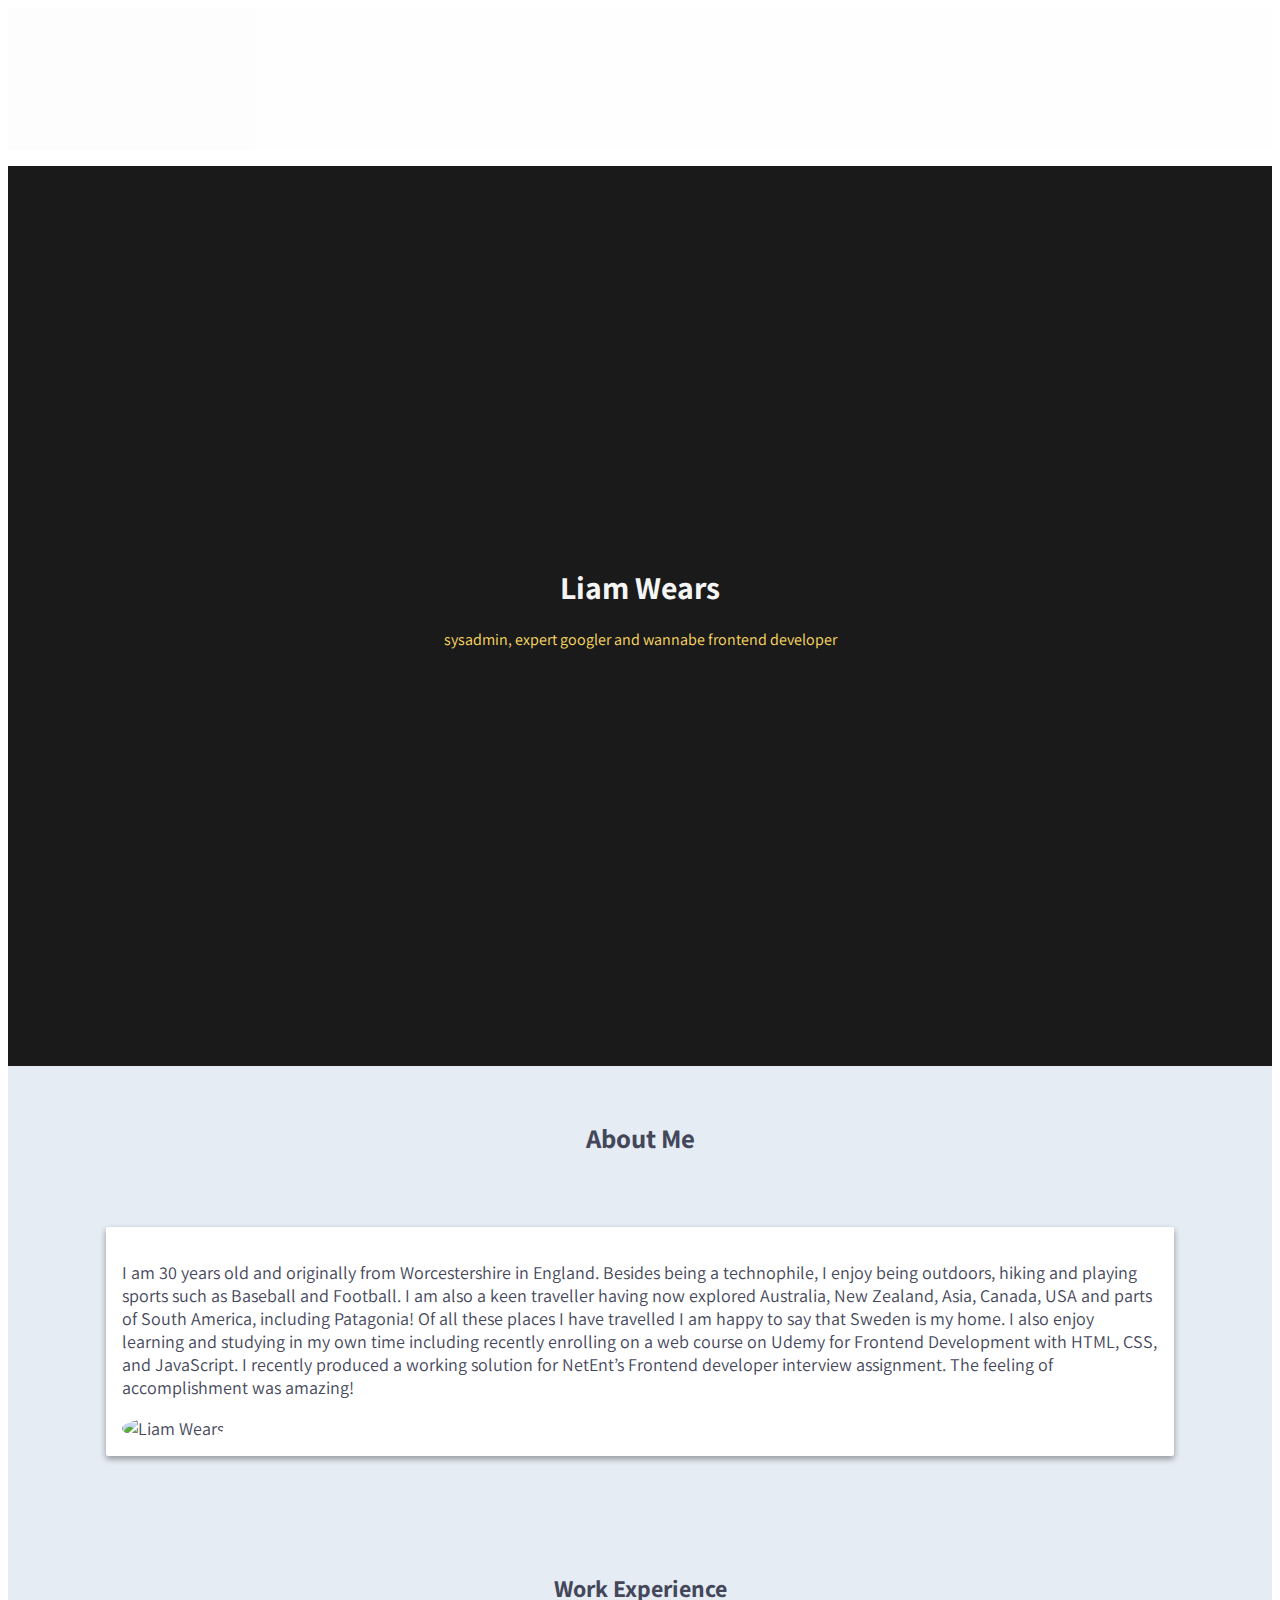
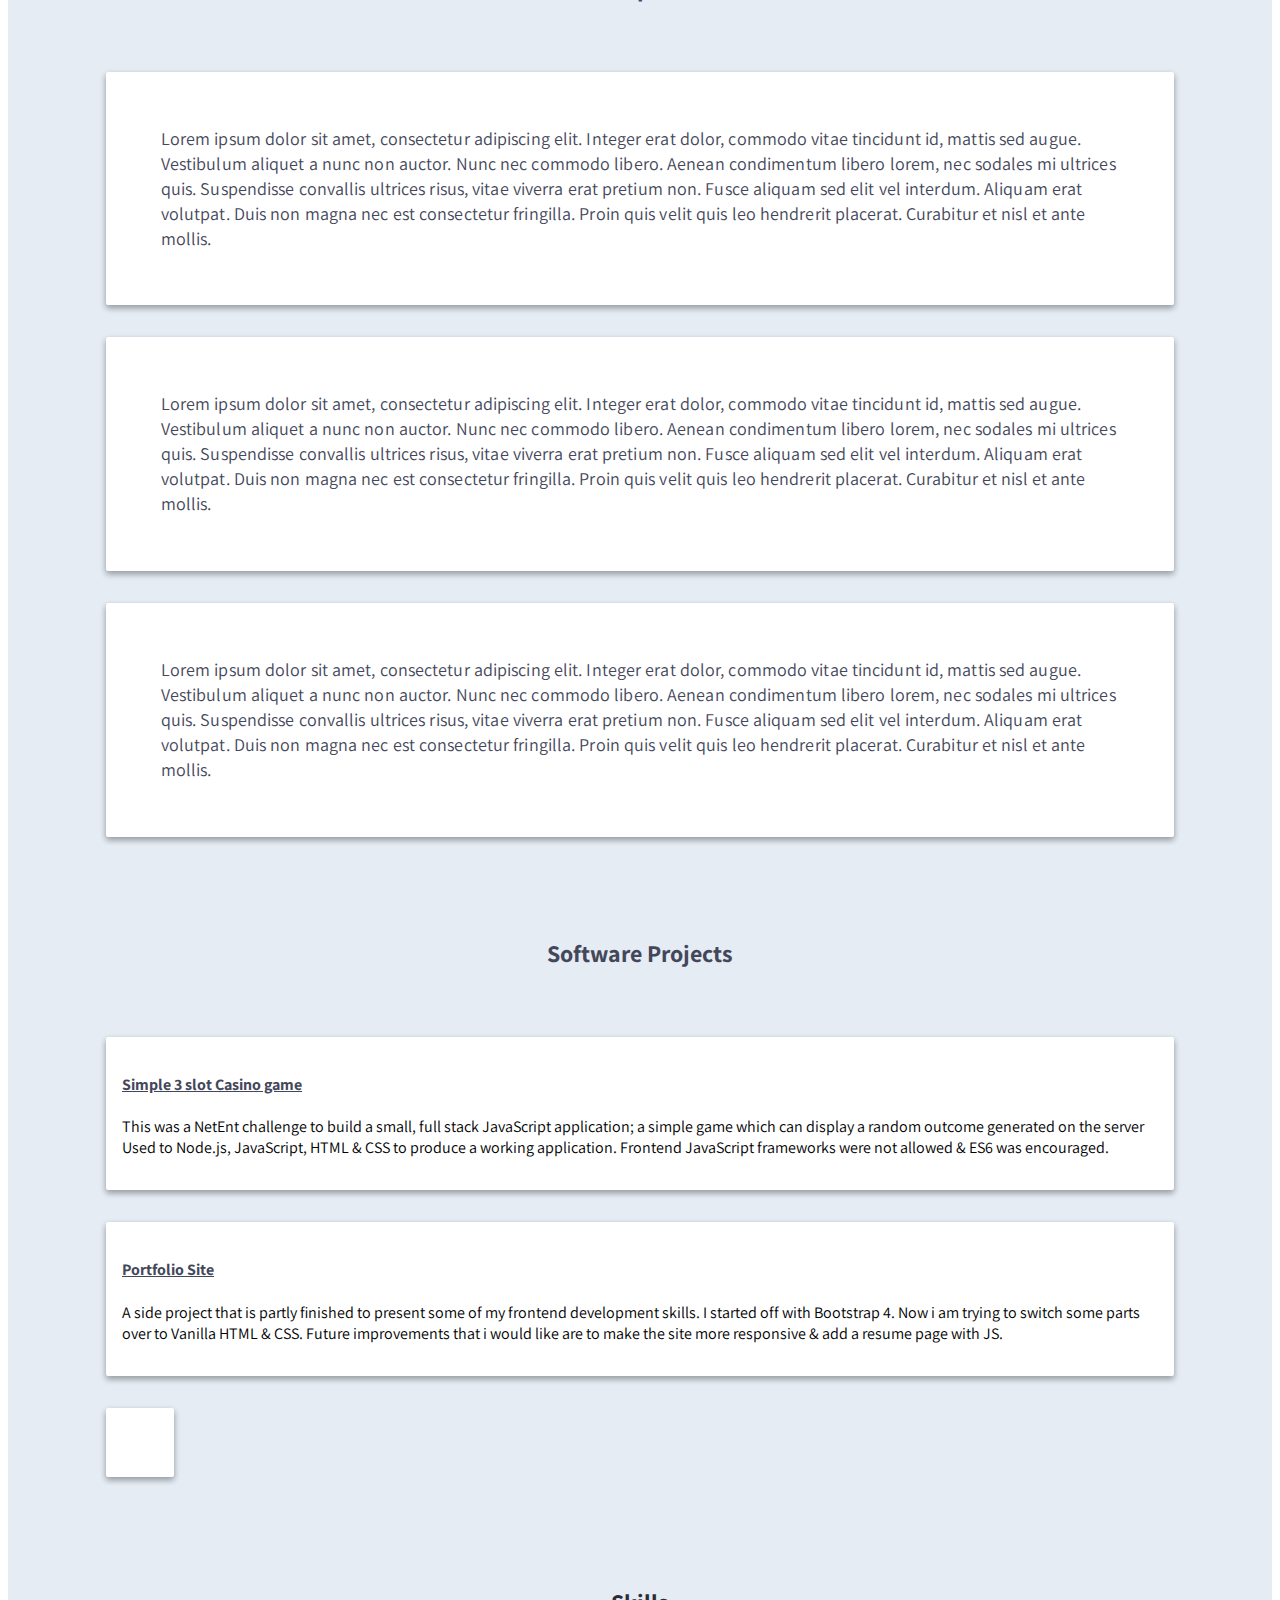
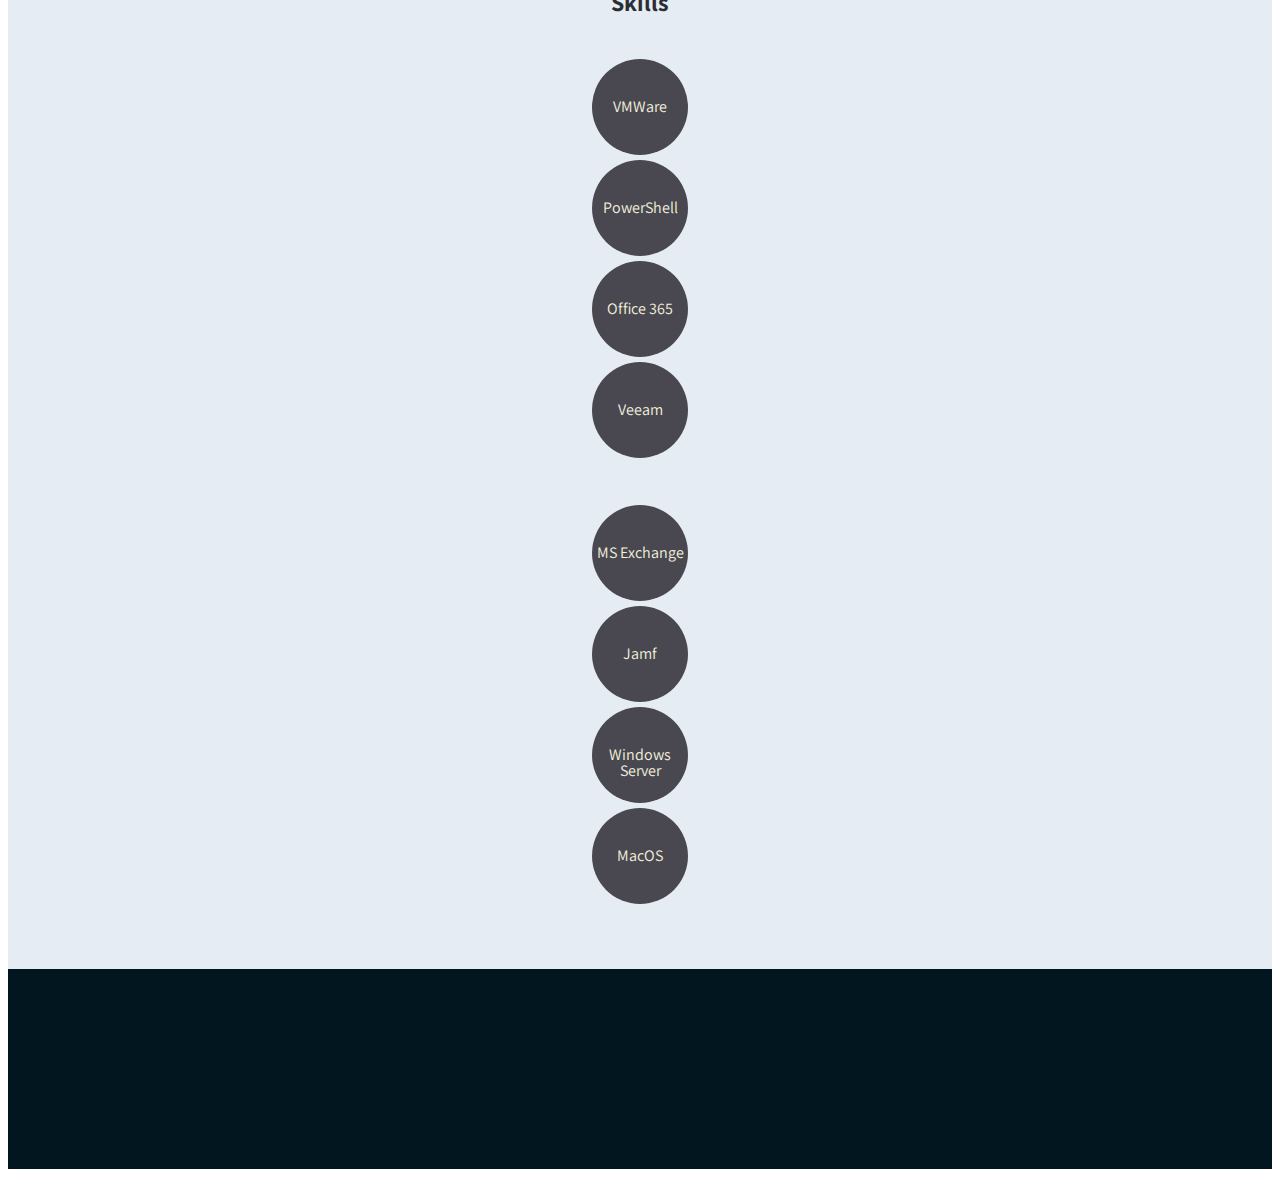
==== index.html @ 9c14b2fb "added new page" ====
<!DOCTYPE html>
<html lang="en">
<head>
    <title>Liam Wears: Portfolio</title>
    <meta charset="utf-8">
    <meta name="viewport" content="width=device-width, initial-scale=1">
    <link rel="stylesheet" href="https://use.fontawesome.com/releases/v5.6.3/css/all.css" integrity="sha384-UHRtZLI+pbxtHCWp1t77Bi1L4ZtiqrqD80Kn4Z8NTSRyMA2Fd33n5dQ8lWUE00s/" crossorigin="anonymous">
    <link href="https://fonts.googleapis.com/css?family=Assistant:400,700&display=swap" rel="stylesheet">
    <link rel="stylesheet" href="https://stackpath.bootstrapcdn.com/bootstrap/4.1.3/css/bootstrap.min.css" integrity="sha384-MCw98/SFnGE8fJT3GXwEOngsV7Zt27NXFoaoApmYm81iuXoPkFOJwJ8ERdknLPMO" crossorigin="anonymous">
    <link rel="stylesheet" type="text/css" href="styles.css">
</head>
<body>
<nav class="navbar navbar-custom navbar-expand-sm navbar-dark sticky-top" id="navbar">
    <a class="navbar-brand" href="#">Liam Wears</a>
    <button class="navbar-toggler navbar-dark" type="button" data-toggle="collapse" data-target="#main-navigation">
        <span class="navbar-toggler-icon"></span>
    </button>
    <div class="collapse navbar-collapse" id="main-navigation">
        <ul class ="navbar-nav">
            <li class="nav-item">
                <a class ="nav-link" href="#p2">about me</a>
            </li>
            <li class="nav-item">
                <a class ="nav-link" href="#">portfolio</a>
            </li>
            <li class="nav-item">
                <a class ="nav-link" href="https://github.com/lwears/resume/raw/master/LiamWears_CV.pdf">resume</a>
            </li>
            <li class="nav-item">
                <a class ="nav-link" href="#">github</a>
            </li>
            <li class="nav-item">
                <a class ="nav-link" href="#">contact</a>
            </li>
        </ul>
    </div>
        <!--<button class="btn btn-success" type="submit">Search</button>-->
</nav>

<header class="page-header header container-fluid">
        <div class="grid-container">
            <div class="grid-item">
                <h1>Liam Wears</h1>
                <p>sysadmin, expert googler and wannabe frontend developer</p>
            </div>
            <div class="grid-item btnList">
                <a href="https://github.com/lwears" class="fab fa-github fa-3x"></a>
                <a href="#" class="fab fa-twitter fa-3x"></a>
                <a href="https://www.linkedin.com/in/liam-wears-4608a649" class="fab fa-linkedin fa-3x"></a>
                <a href="https://codepen.io/lwears/" class="fab fa-codepen fa-3x"></a>
            </div>
        </div>
</header>

<div id="pageOne">
    <h2>About Me</h2>
    <div class="container2">
        <div class="card-3">
            <div class="row">
                <div class="col-sm-8">
                    <p>I am 30 years old and originally from Worcestershire in England. Besides being a technophile, I enjoy being outdoors, hiking and playing sports such as Baseball and Football. I am also a keen traveller having now explored Australia, New Zealand, Asia, Canada, USA and parts of South America, including Patagonia! Of all these places I have travelled I am happy to say that Sweden is my home.
                        I also enjoy learning and studying in my own time including recently enrolling on a web course on Udemy for Frontend Development with HTML, CSS, and JavaScript. I recently produced a working solution for NetEnt’s Frontend developer interview assignment. The feeling of accomplishment was amazing!</p>
                </div>
                <div class="col-sm-4 text-center">
                    <img id="me" src="https://www.gravatar.com/avatar/7bf224efe92199b93606ff212944e616?s=250" alt="Liam Wears">
                </div>
            </div>
        </div>
    </div>
</div>

<div id="pageTwo">
    <h2>Work Experience</h2>
    <div class="container2">
        <div class="card-3">
            <p class="experience">Lorem ipsum dolor sit amet, consectetur adipiscing elit. Integer erat dolor, commodo vitae tincidunt id, mattis sed augue. Vestibulum aliquet a nunc non auctor. Nunc nec commodo libero. Aenean condimentum libero lorem, nec sodales mi ultrices quis. Suspendisse convallis ultrices risus, vitae viverra erat pretium non. Fusce aliquam sed elit vel interdum. Aliquam erat volutpat. Duis non magna nec est consectetur fringilla. Proin quis velit quis leo hendrerit placerat. Curabitur et nisl et ante mollis.</p>
        </div>
        <div class="card-3">
            <p class="experience">Lorem ipsum dolor sit amet, consectetur adipiscing elit. Integer erat dolor, commodo vitae tincidunt id, mattis sed augue. Vestibulum aliquet a nunc non auctor. Nunc nec commodo libero. Aenean condimentum libero lorem, nec sodales mi ultrices quis. Suspendisse convallis ultrices risus, vitae viverra erat pretium non. Fusce aliquam sed elit vel interdum. Aliquam erat volutpat. Duis non magna nec est consectetur fringilla. Proin quis velit quis leo hendrerit placerat. Curabitur et nisl et ante mollis.</p>
        </div>
        <div class="card-3">
            <p class="experience">Lorem ipsum dolor sit amet, consectetur adipiscing elit. Integer erat dolor, commodo vitae tincidunt id, mattis sed augue. Vestibulum aliquet a nunc non auctor. Nunc nec commodo libero. Aenean condimentum libero lorem, nec sodales mi ultrices quis. Suspendisse convallis ultrices risus, vitae viverra erat pretium non. Fusce aliquam sed elit vel interdum. Aliquam erat volutpat. Duis non magna nec est consectetur fringilla. Proin quis velit quis leo hendrerit placerat. Curabitur et nisl et ante mollis.</p>
        </div>
    </div>
</div>

<div id="pageThree">
    <h2>Software Projects</h2>
    <div class="container2">
        <div class="card-3">
            <h4>Simple 3 slot Casino game</h4>
            <p>This was a NetEnt challenge to build a small, full stack JavaScript application; a simple game which can display a random outcome generated on the server
            Used to Node.js, JavaScript, HTML & CSS to produce a working application.
            Frontend JavaScript frameworks were not allowed & ES6 was encouraged.</p>
        </div>
        <div class="card-3">
            <h4>Portfolio Site</h4>
            <p>A side project that is partly finished to present some of my frontend development skills. I started off with Bootstrap 4. Now i am trying to switch some parts over to Vanilla HTML & CSS. Future improvements that i would like are to make the site more responsive & add a resume page with JS.
                </p>
        </div>
        <div class="card-3">
            <p class="experience"></p>
        </div>
    </div>
</div>

<div id="pageFour" class="container-fluid">
    <h2>Skills</h2>
    <br>
    <div class="row slideanim">
        <div class="col-sm-3">
            <div class="circle"><div class="circle-content">VMWare</div></div>
        </div>
        <div class="col-sm-3">
            <!--<img src="https://img.icons8.com/color/96/000000/powershell.png">-->
            <div class="circle"><div class="circle-content">PowerShell</div></div>
            <!--<h4>PowerShell</h4>-->
        </div>
        <div class="col-sm-3">
            <div class="circle"><div class="circle-content">Office 365</div></div>
        </div>
        <div class="col-sm-3">
            <div class="circle"><div class="circle-content">Veeam</div></div>
        </div>
    </div>
    <br><br>
    <div class="row slideanim">
        <div class="col-sm-3">
            <div class="circle"><div class="circle-content">MS Exchange</div></div>
        </div>
        <div class="col-sm-3">
            <div class="circle"><div class="circle-content">Jamf</div></div>
        </div>
        <div class="col-sm-3">
            <div class="circle"><div class="circle-content">Windows Server</div></div>
        </div>
        <div class="col-sm-3">
            <div class="circle"><div class="circle-content">MacOS</div></div>
        </div>
    </div>
</div>

<footer>
</footer>



<script src="https://code.jquery.com/jquery-3.3.1.slim.min.js" integrity="sha384-q8i/X+965DzO0rT7abK41JStQIAqVgRVzpbzo5smXKp4YfRvH+8abtTE1Pi6jizo" crossorigin="anonymous"></script>
<script src="https://stackpath.bootstrapcdn.com/bootstrap/4.1.3/js/bootstrap.min.js" integrity="sha384-ChfqqxuZUCnJSK3+MXmPNIyE6ZbWh2IMqE241rYiqJxyMiZ6OW/JmZQ5stwEULTy" crossorigin="anonymous"></script>
</body>
</html>
---- styles.css ----
body {
	font-family: 'Assistant', sans-serif;
}

nav {
	background-color: #2c2c34;
	opacity: 0.5%;
}

.navbar-collapse {
	justify-content: flex-end;
}

a {
	text-decoration: none;
}

.navbar-dark .navbar-nav .nav-link:hover {
	color: #ffdc64;
}

.navbar-nav > li {
	padding-left: 10px;
	padding-right: 10px;
}

.header {
	background: linear-gradient(rgba(0, 0, 0, 0.8), rgba(0, 0, 0, 0.8)),
		url(images/IMG_5898.jpeg) gray no-repeat center center fixed;
	-webkit-background-size: cover;
	-moz-background-size: cover;
	-o-background-size: cover;
	background-size: cover;
	height: 100vh;
	/*filter: grayscale(50%); makes everything within that div grey*/
	text-align: center;
	display: flex;
	flex-direction: column;
	justify-content: center;
	align-items: center;
}

.header h1 {
	color: whitesmoke;
}

.header p {
	color: #ffdc64;
}

/*h2 {
	margin-block-start: 0.83em;
	margin-block-end: 0.83em;
	color: #f4f1de;
}*/

.fab {
	color: whitesmoke;
	padding: 8px;
}

.container2 {
	max-width: 1100px;
	margin: 0 auto;
	padding: 2rem;
}

#pageOne {
	padding: 2rem;
	background-color: #e5ecf4;
	color: #44475a;
	font-size: large;
}

#pageOne h2 {
	color: #44475a;
	text-align: center;
}

#pageTwo {
	padding: 1rem;
	background-color: #e5ecf4;
	text-align: left;
}

#pageTwo h2 {
	text-align: center;
	color: #44475a;
}

#pageTwo p {
	margin-top: 20px;
	color: #44475a;
}

.experience {
	margin: 2%;
	padding: 18px;
	border-radius: 4px;
	box-sizing: border-box;
	font-size: large;
	line-height: 25px;
	letter-spacing: .1px;
}

#pageThree {
	padding: 1rem;
	background-color: #e5ecf4;
	text-align: left;
}

#pageThree h2 {
	text-align: center;
	color: #44475a;
}

#pageThree h4 {
	color: #44475a;
	text-decoration: underline;
}

#pageFour {
	background-color: #e5ecf4;
	padding: 20px 20px 60px;
	color: #2c2c34;
	text-align: center;
}

#pageFour h2 {
	color: #2c2c34;
}

#pageFour p {
	margin-top: 20px;
}

#pageFour h1 {
	font-weight: normal;
}

#me {
	border-radius: 50%;
	max-width: 100%;
	height: auto;
	width: auto\9; /* ie8 */
}

.borders {
	/*padding: 3%;*/
	border-style: solid;
}

.icon {
	height: 96px;
	width: 96px;
	border-radius: 50%;
}

.circle {
	border-radius: 50%;
	background-color: #494850;
	color: #44475a;
	height: 96px;
	width: 96px;
	display: inline-block;
}

.circle-content {
	color: #f4f1de;
	float: left;
	line-height: 1;
	margin-top: -0.5em;
	padding-top: 50%;
	text-align: center;
	width: 100%;
}

footer {
	height: 200px;
	background-color: #01161e;
}

.card-3 {
	background: #fff;
	border-radius: 2px;
	box-shadow: 0 3px 6px rgba(0, 0, 0, 0.16), 0 3px 6px rgba(0, 0, 0, 0.23);
	margin: 1rem;
	display: inline-block;
	position: relative;
	padding: 1rem;
}

.fa-github-square {
	color: #ffffff;
}

.fa-github-square:hover {
	color: #ffdc64;
}

.fa-twitter-square {
	color: #ffffff;
}

.fa-twitter:hover {
	color: #38a1f3;
}

.fa-facebook-square {
	color: #ffffff;
}

.fa-facebook-square:hover {
	color: #4267b2;
}

.fa-linkedin {
	color: #ffffff;
}

.fa-linkedin:hover {
	color: #0077b5;
}

.fa-codepen {
	color: #ffffff;
}
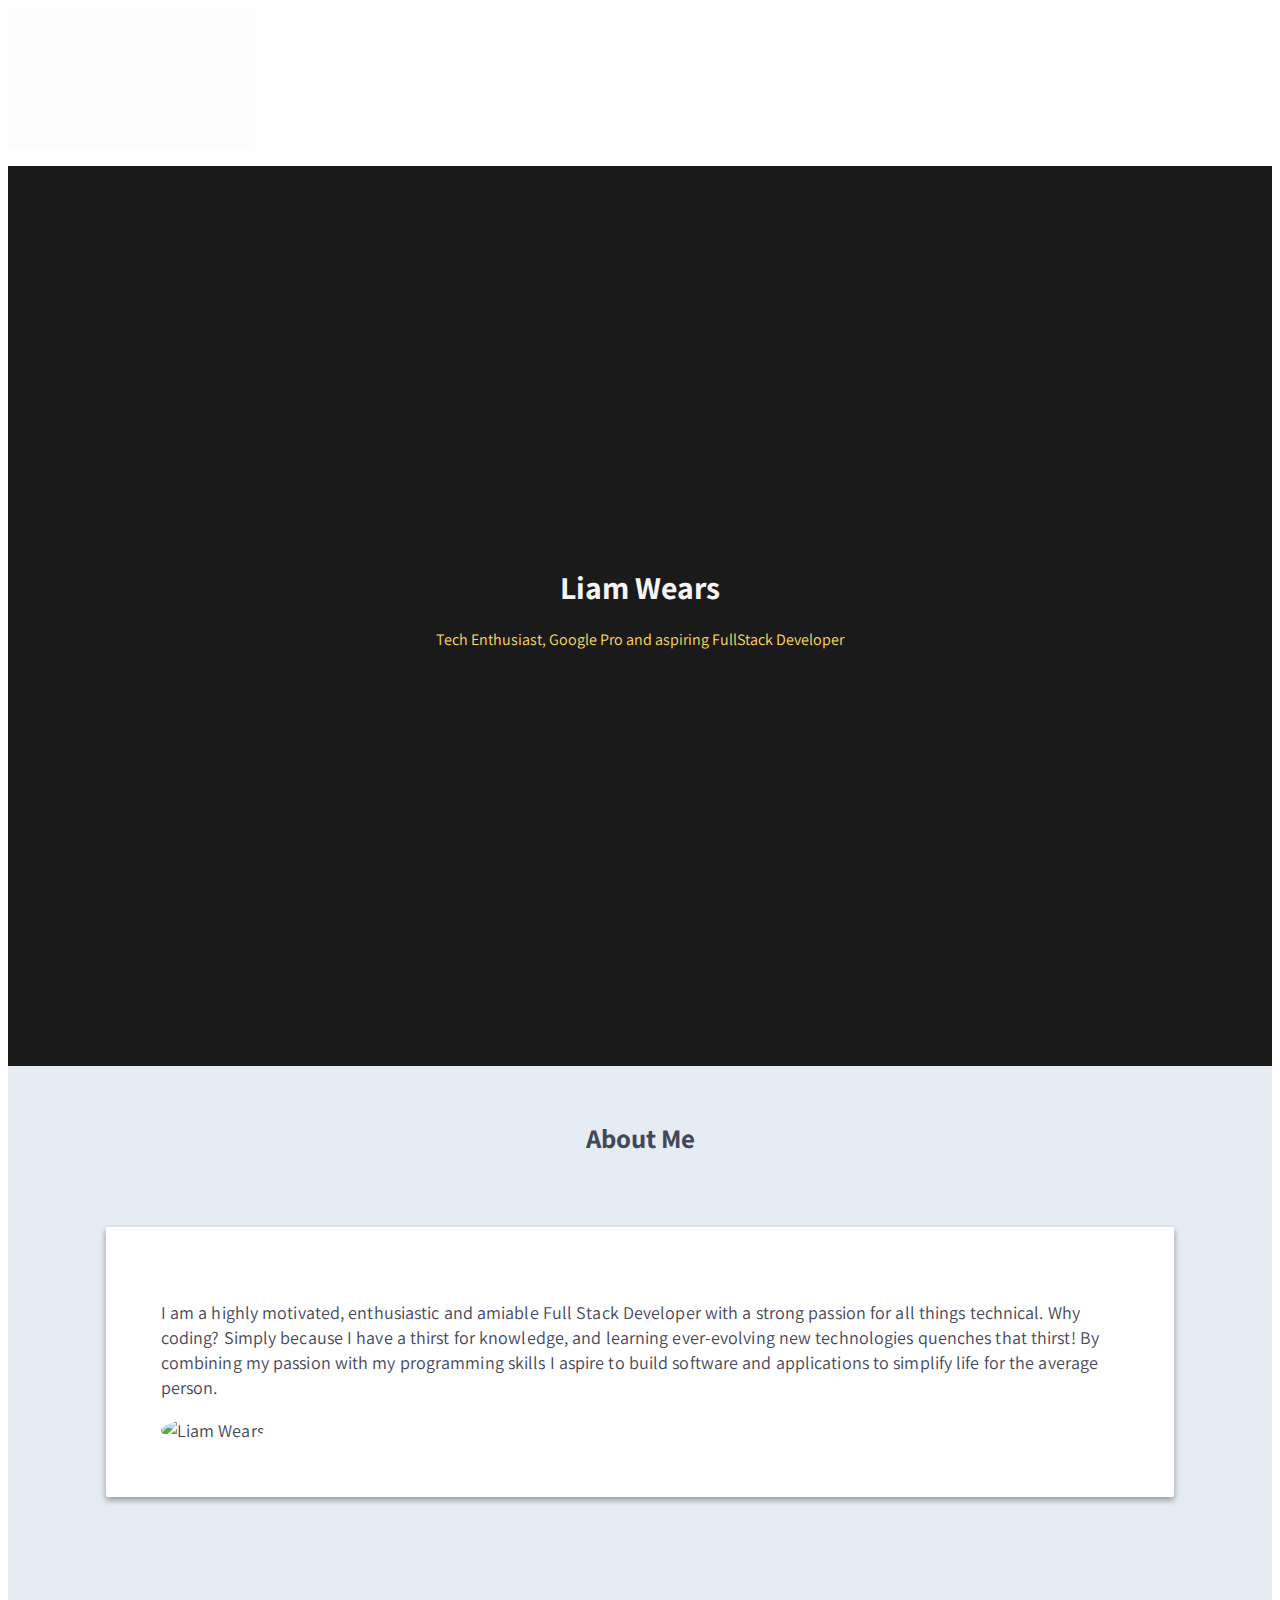
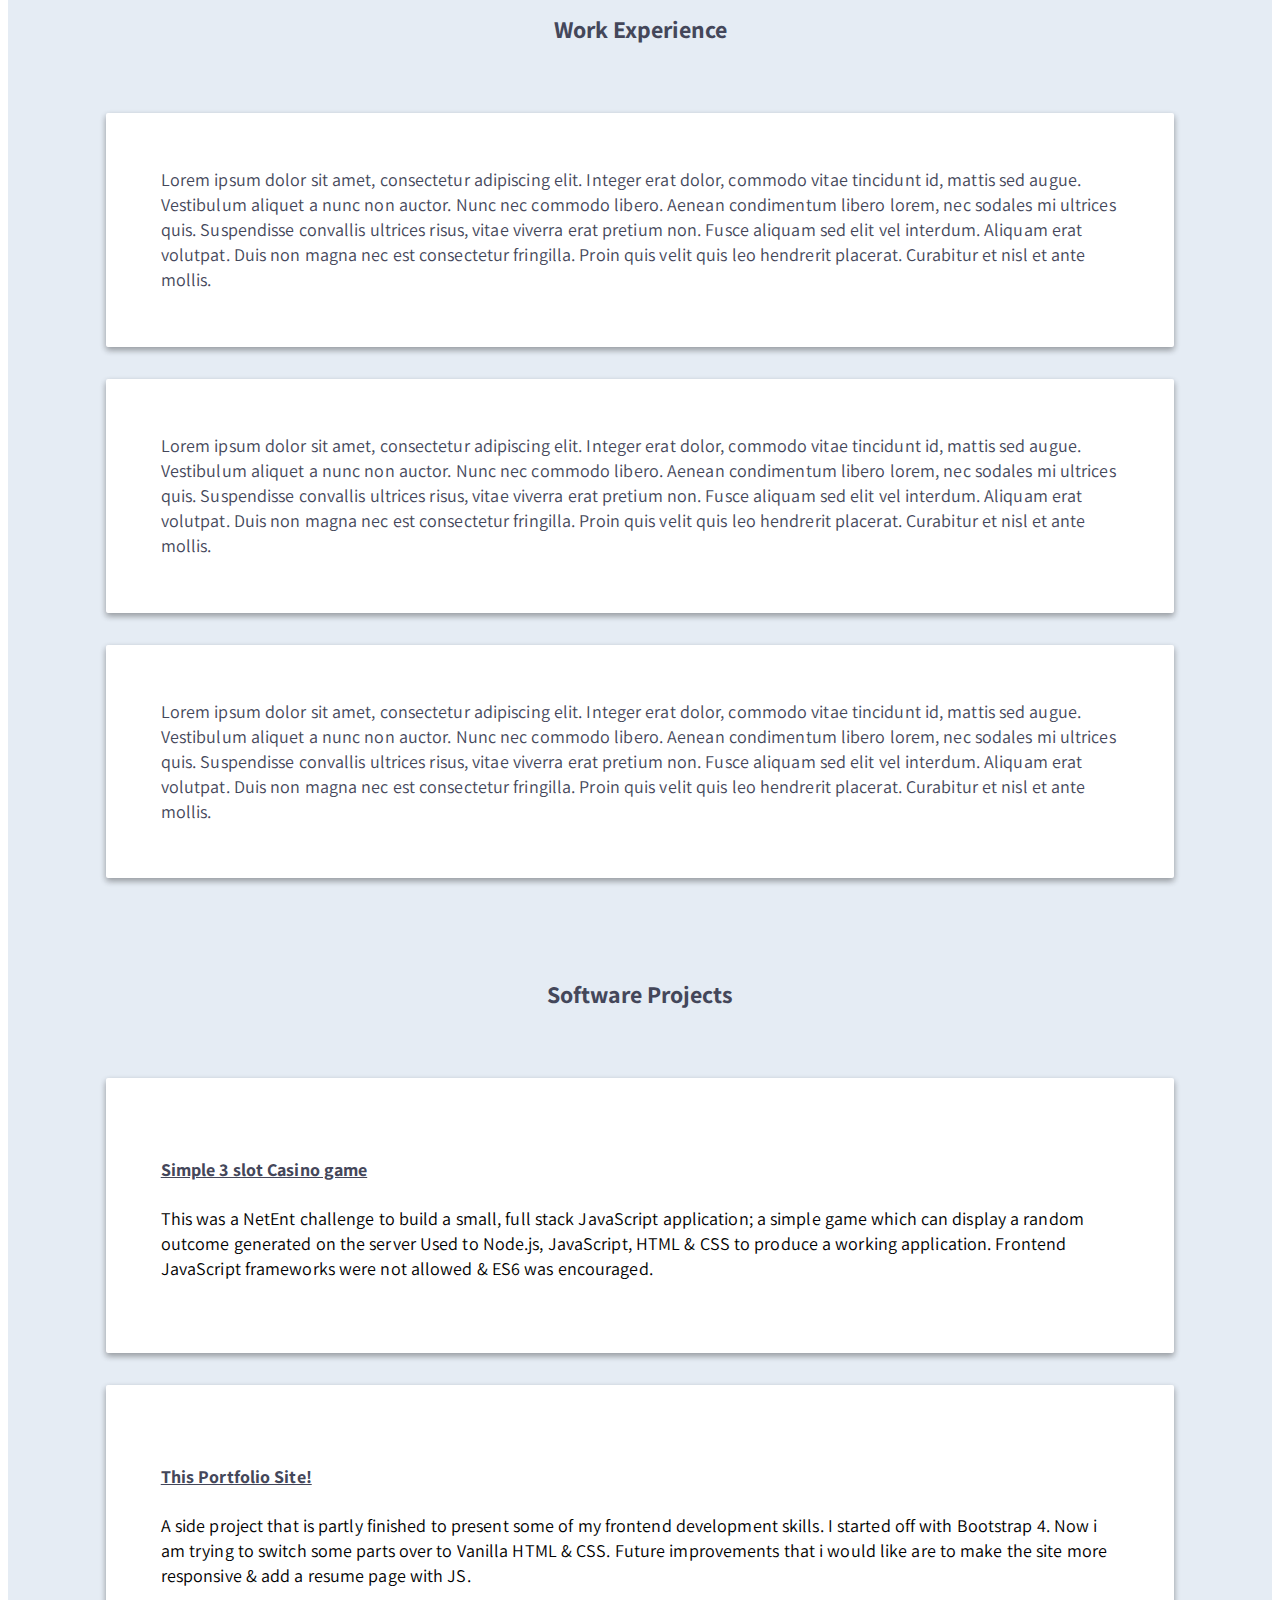
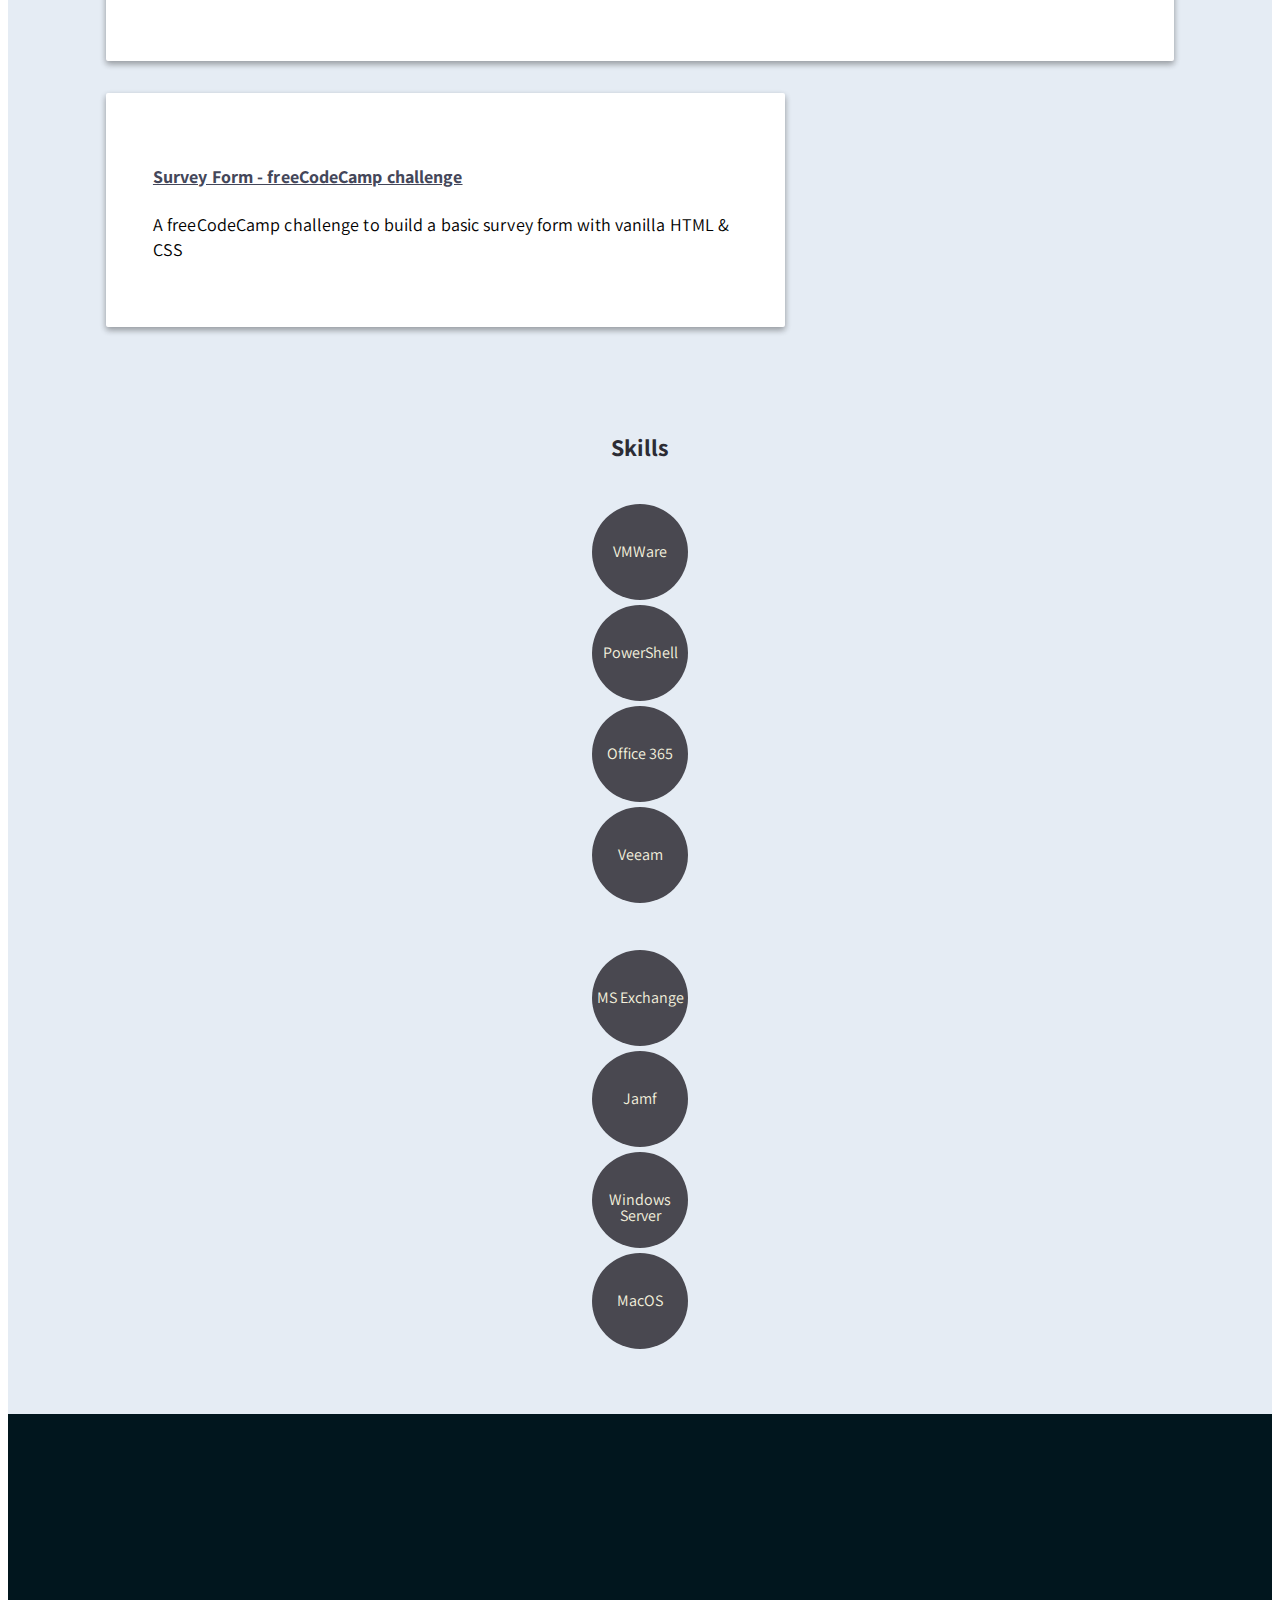
==== commit 204c3603: "changed text on first page" ====
--- a/index.html
+++ b/index.html
@@ -27,21 +27,20 @@
                 <a class ="nav-link" href="https://github.com/lwears/resume/raw/master/LiamWears_CV.pdf">resume</a>
             </li>
             <li class="nav-item">
-                <a class ="nav-link" href="#">github</a>
+                <a class ="nav-link" href="https://github.com/lwears">github</a>
             </li>
             <li class="nav-item">
                 <a class ="nav-link" href="#">contact</a>
             </li>
         </ul>
     </div>
-        <!--<button class="btn btn-success" type="submit">Search</button>-->
 </nav>
 
 <header class="page-header header container-fluid">
         <div class="grid-container">
             <div class="grid-item">
                 <h1>Liam Wears</h1>
-                <p>sysadmin, expert googler and wannabe frontend developer</p>
+                <p>Tech Enthusiast, Google Pro and aspiring FullStack Developer</p>
             </div>
             <div class="grid-item btnList">
                 <a href="https://github.com/lwears" class="fab fa-github fa-3x"></a>
@@ -56,10 +55,10 @@
     <h2>About Me</h2>
     <div class="container2">
         <div class="card-3">
-            <div class="row">
+            <div class="row experience">
                 <div class="col-sm-8">
-                    <p>I am 30 years old and originally from Worcestershire in England. Besides being a technophile, I enjoy being outdoors, hiking and playing sports such as Baseball and Football. I am also a keen traveller having now explored Australia, New Zealand, Asia, Canada, USA and parts of South America, including Patagonia! Of all these places I have travelled I am happy to say that Sweden is my home.
-                        I also enjoy learning and studying in my own time including recently enrolling on a web course on Udemy for Frontend Development with HTML, CSS, and JavaScript. I recently produced a working solution for NetEnt’s Frontend developer interview assignment. The feeling of accomplishment was amazing!</p>
+                    <p>I am a highly motivated, enthusiastic and amiable Full Stack Developer with a strong passion for all things technical. Why coding? Simply because I have a thirst for knowledge, and learning ever-evolving new technologies quenches that thirst! By combining my passion with my programming skills I aspire to build software and applications to simplify life for the average person.
+                    </p>
                 </div>
                 <div class="col-sm-4 text-center">
                     <img id="me" src="https://www.gravatar.com/avatar/7bf224efe92199b93606ff212944e616?s=250" alt="Liam Wears">
@@ -87,19 +86,26 @@
 <div id="pageThree">
     <h2>Software Projects</h2>
     <div class="container2">
-        <div class="card-3">
-            <h4>Simple 3 slot Casino game</h4>
-            <p>This was a NetEnt challenge to build a small, full stack JavaScript application; a simple game which can display a random outcome generated on the server
-            Used to Node.js, JavaScript, HTML & CSS to produce a working application.
-            Frontend JavaScript frameworks were not allowed & ES6 was encouraged.</p>
+        <div class="card-3 experience">
+            <div class="experience">
+                <h4>Simple 3 slot Casino game</h4>
+                <p>This was a NetEnt challenge to build a small, full stack JavaScript application; a simple game which can display a random outcome generated on the server
+                Used to Node.js, JavaScript, HTML & CSS to produce a working application.
+                Frontend JavaScript frameworks were not allowed & ES6 was encouraged.</p>
+            </div>
         </div>
         <div class="card-3">
-            <h4>Portfolio Site</h4>
-            <p>A side project that is partly finished to present some of my frontend development skills. I started off with Bootstrap 4. Now i am trying to switch some parts over to Vanilla HTML & CSS. Future improvements that i would like are to make the site more responsive & add a resume page with JS.
-                </p>
+            <div class="experience">
+                <h4>This Portfolio Site!</h4>
+                <p>A side project that is partly finished to present some of my frontend development skills. I started off with Bootstrap 4. Now i am trying to switch some parts over to Vanilla HTML & CSS. Future improvements that i would like are to make the site more responsive & add a resume page with JS.
+                    </p>
+            </div>
         </div>
-        <div class="card-3">
-            <p class="experience"></p>
+        <div class="card-3 experience">
+            <div class="experience">
+                <h4>Survey Form - freeCodeCamp challenge</h4>
+                <p>A freeCodeCamp challenge to build a basic survey form with vanilla HTML & CSS</p>
+            </div>
         </div>
     </div>
 </div>
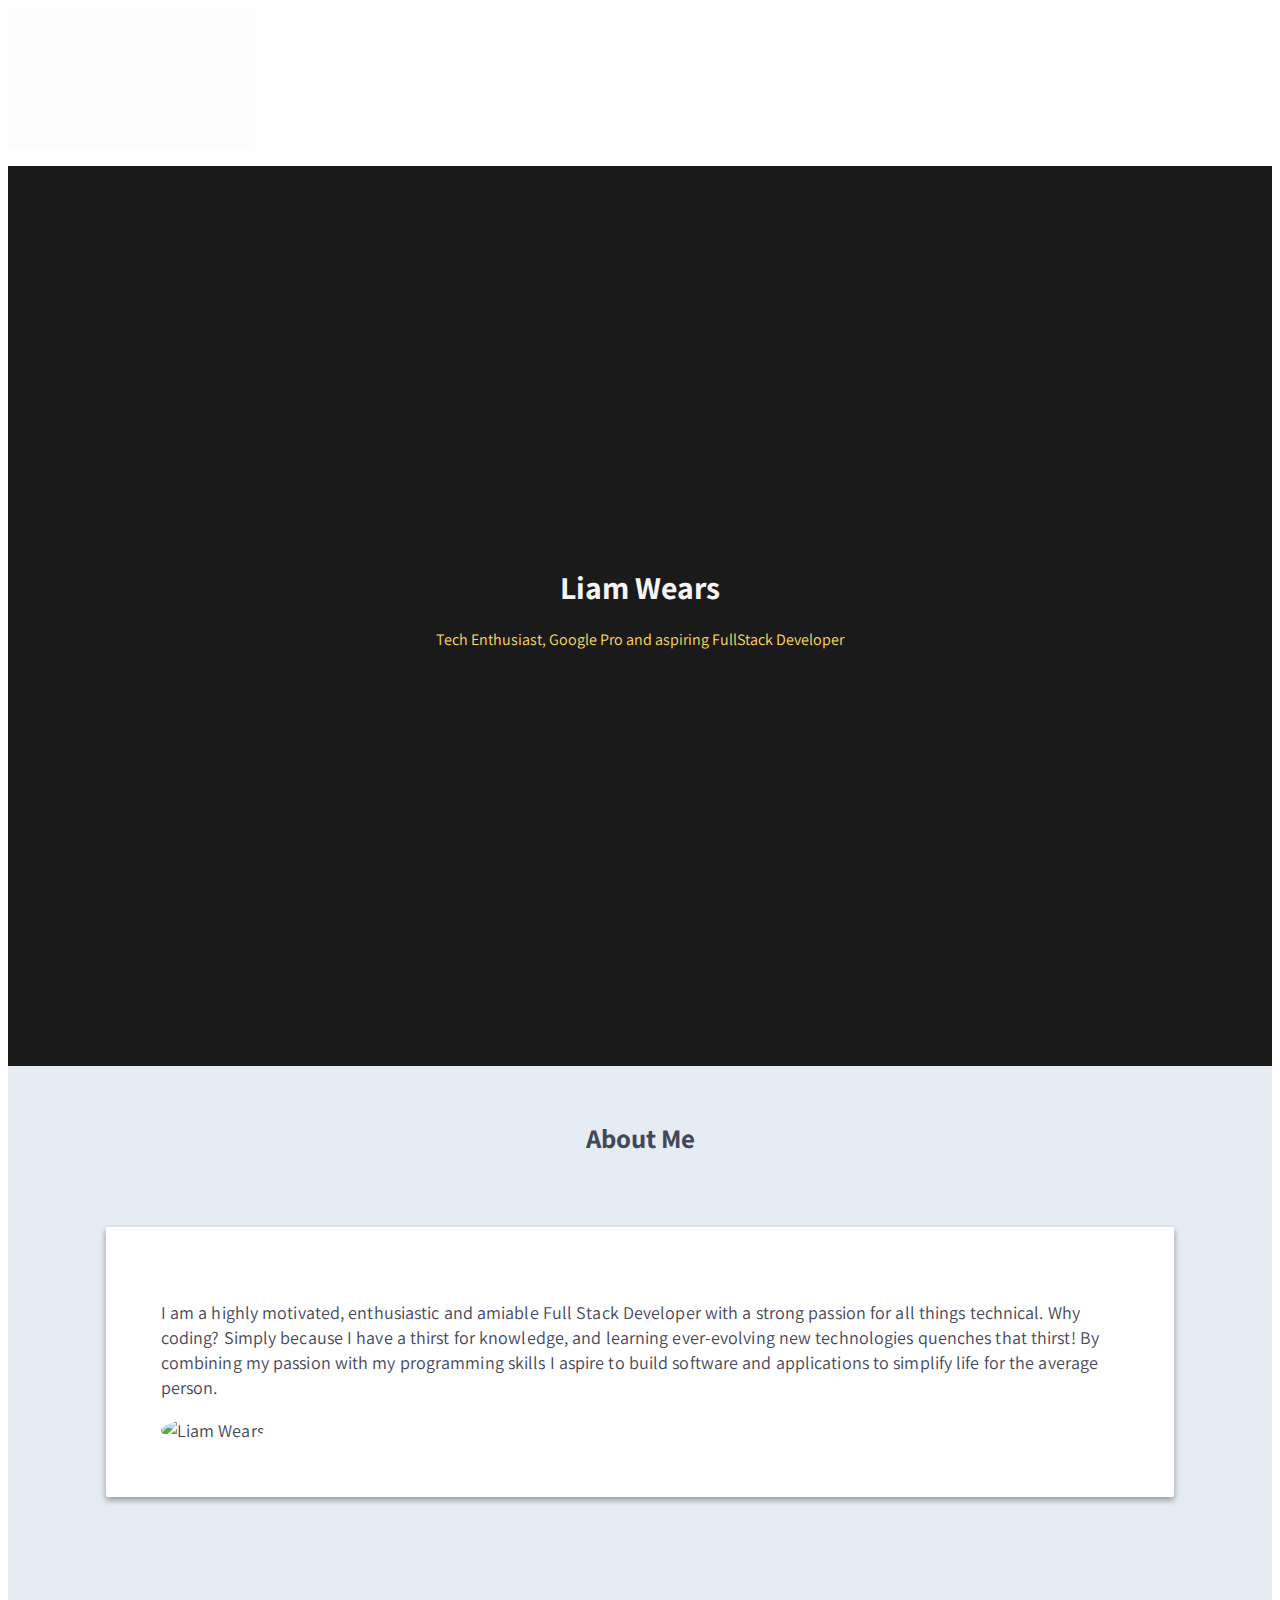
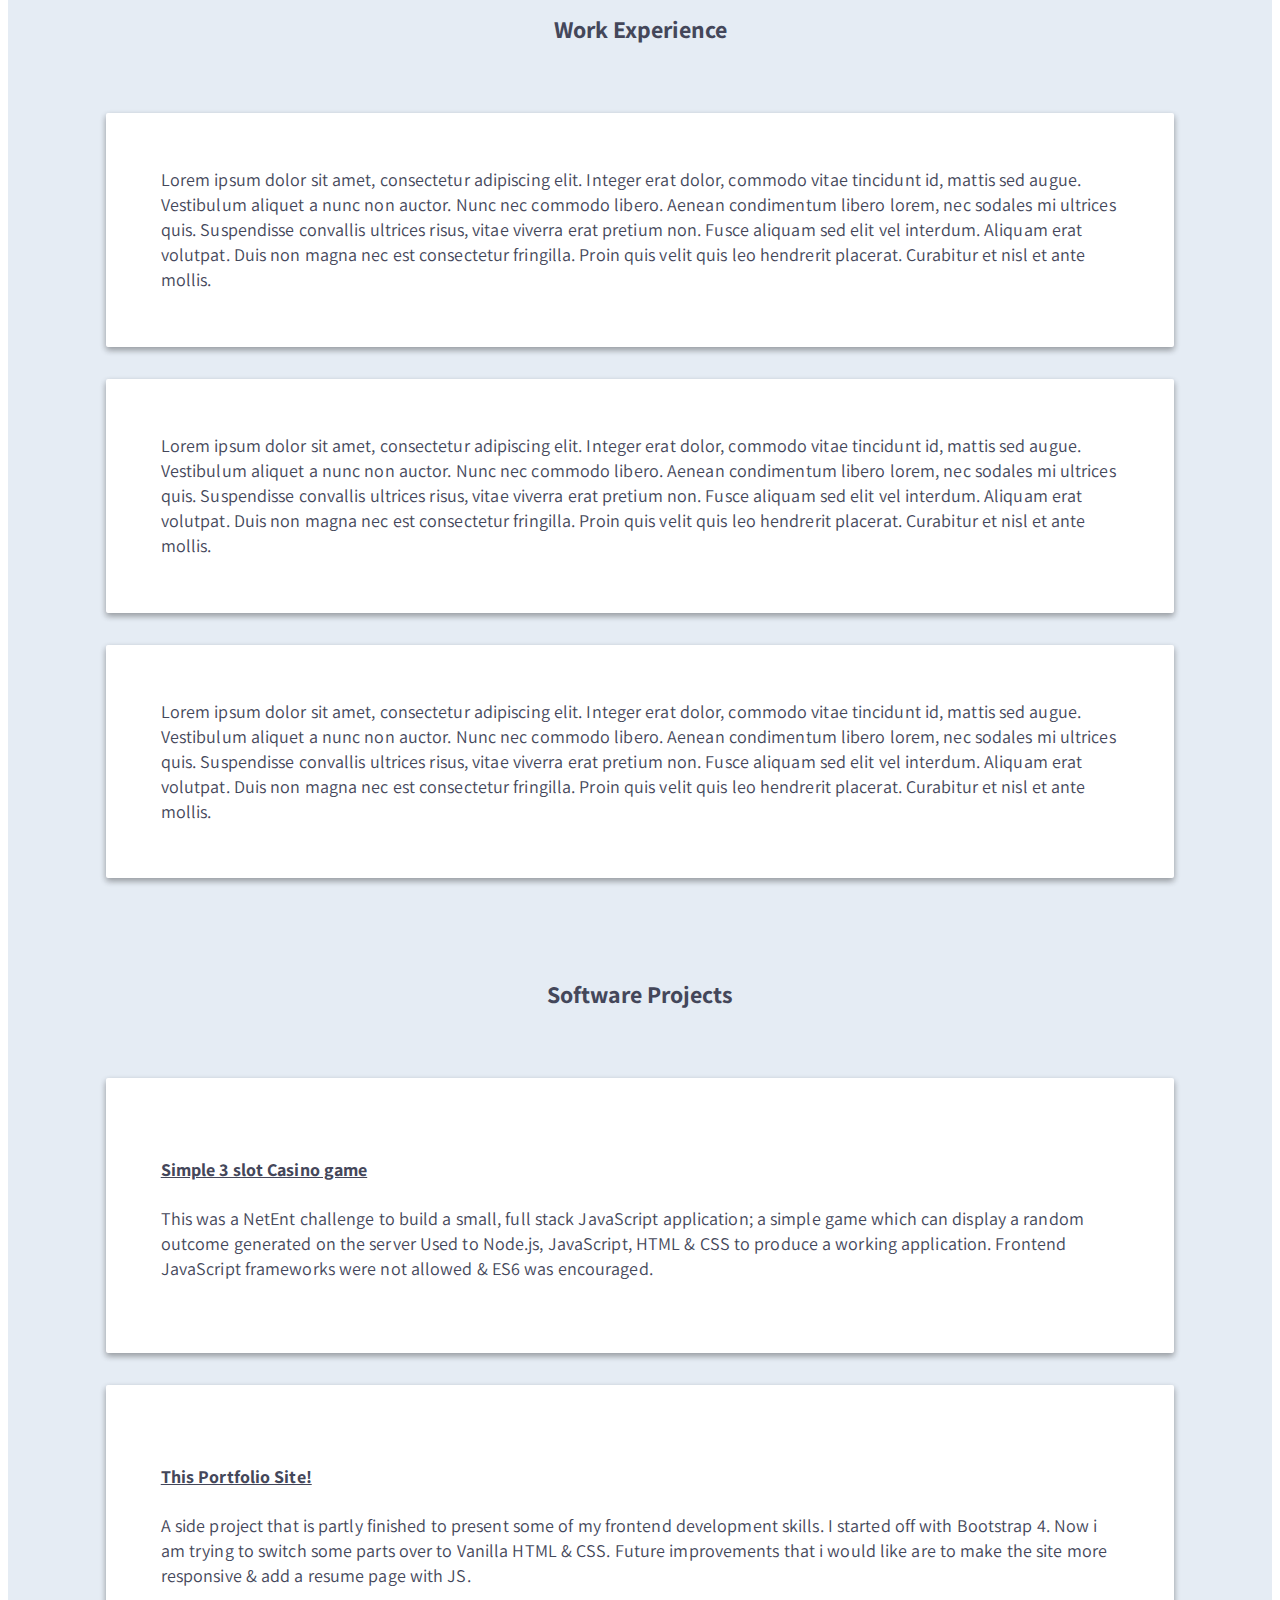
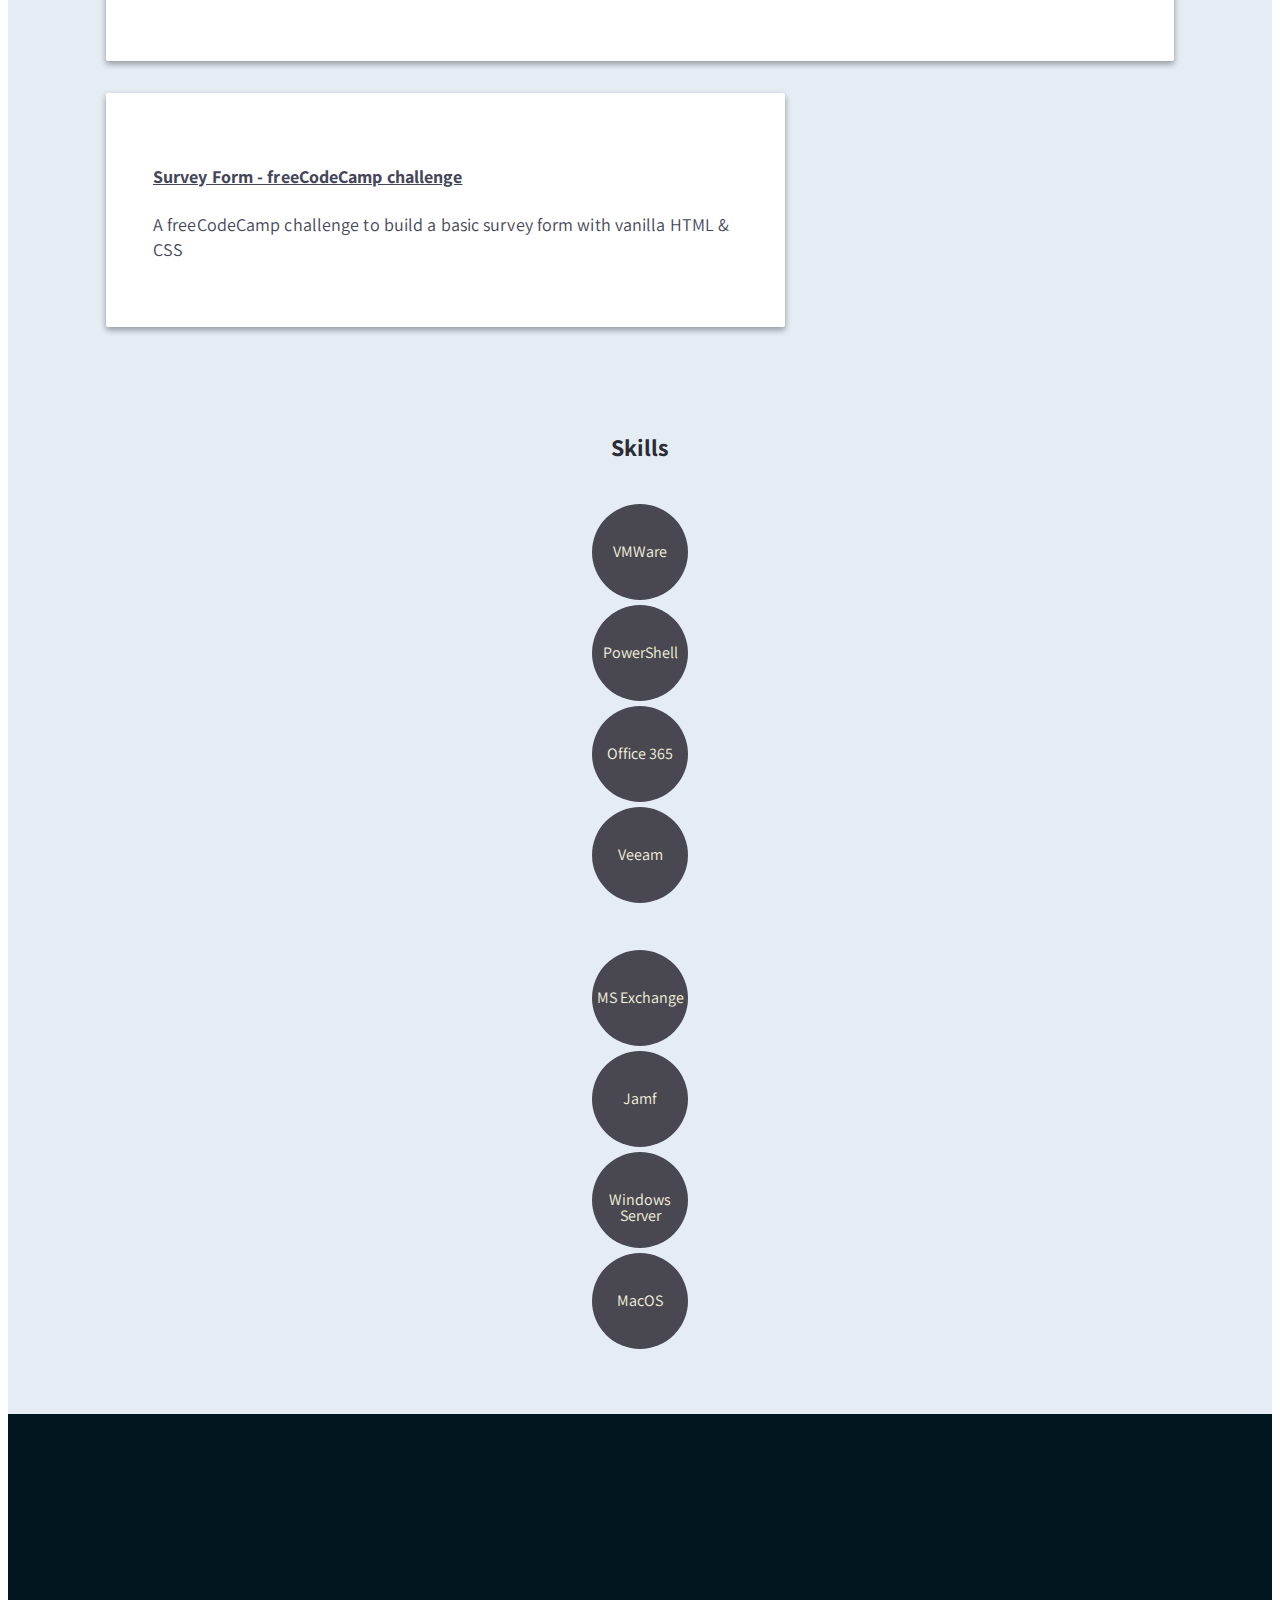
==== commit e59add60: "updating portfolio with project links" ====
--- a/index.html
+++ b/index.html
@@ -6,7 +6,7 @@
     <meta name="viewport" content="width=device-width, initial-scale=1">
     <link rel="stylesheet" href="https://use.fontawesome.com/releases/v5.6.3/css/all.css" integrity="sha384-UHRtZLI+pbxtHCWp1t77Bi1L4ZtiqrqD80Kn4Z8NTSRyMA2Fd33n5dQ8lWUE00s/" crossorigin="anonymous">
     <link href="https://fonts.googleapis.com/css?family=Assistant:400,700&display=swap" rel="stylesheet">
-    <link rel="stylesheet" href="https://stackpath.bootstrapcdn.com/bootstrap/4.1.3/css/bootstrap.min.css" integrity="sha384-MCw98/SFnGE8fJT3GXwEOngsV7Zt27NXFoaoApmYm81iuXoPkFOJwJ8ERdknLPMO" crossorigin="anonymous">
+    <link rel="stylesheet" href="https://stackpath.bootstrapcdn.com/bootstrap/4.4.1/css/bootstrap.min.css" integrity="sha384-MCw98/SFnGE8fJT3GXwEOngsV7Zt27NXFoaoApmYm81iuXoPkFOJwJ8ERdknLPMO" crossorigin="anonymous">
     <link rel="stylesheet" type="text/css" href="styles.css">
 </head>
 <body>
@@ -45,7 +45,7 @@
             <div class="grid-item btnList">
                 <a href="https://github.com/lwears" class="fab fa-github fa-3x"></a>
                 <a href="#" class="fab fa-twitter fa-3x"></a>
-                <a href="https://www.linkedin.com/in/liam-wears-4608a649" class="fab fa-linkedin fa-3x"></a>
+                <a href="https://www.linkedin.com/in/liam-wears" class="fab fa-linkedin fa-3x"></a>
                 <a href="https://codepen.io/lwears/" class="fab fa-codepen fa-3x"></a>
             </div>
         </div>
--- a/styles.css
+++ b/styles.css
@@ -48,12 +48,6 @@
 	color: #ffdc64;
 }
 
-/*h2 {
-	margin-block-start: 0.83em;
-	margin-block-end: 0.83em;
-	color: #f4f1de;
-}*/
-
 .fab {
 	color: whitesmoke;
 	padding: 8px;
@@ -109,6 +103,11 @@
 	text-align: left;
 }
 
+#pageThree p {
+	margin-top: 20px;
+	color: #44475a;
+}
+
 #pageThree h2 {
 	text-align: center;
 	color: #44475a;
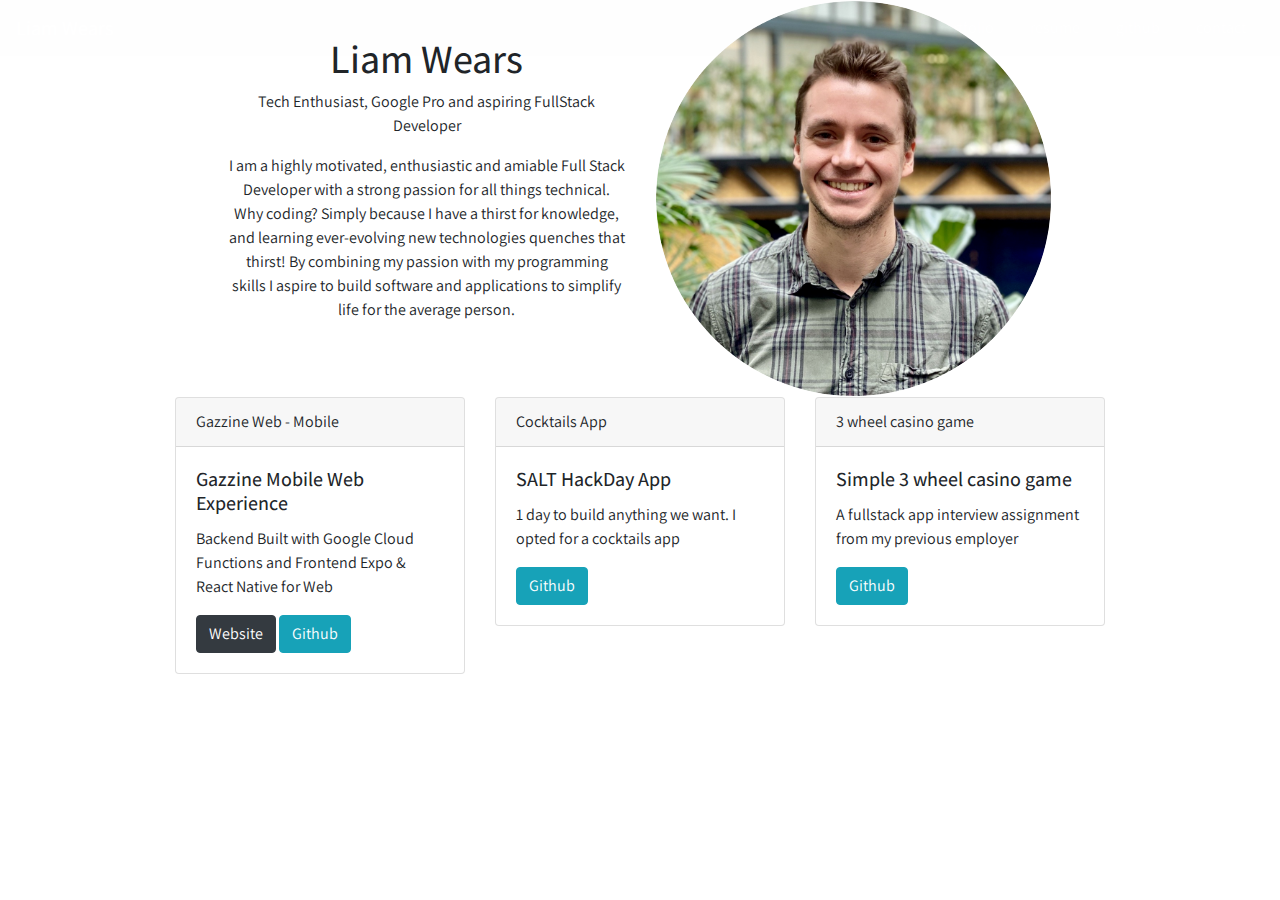
==== commit 5bbe3c64: "updating portfolio with github, linkedin icons" ====
--- a/index.html
+++ b/index.html
@@ -1,157 +1,106 @@
 <!DOCTYPE html>
 <html lang="en">
-<head>
-    <title>Liam Wears: Portfolio</title>
-    <meta charset="utf-8">
-    <meta name="viewport" content="width=device-width, initial-scale=1">
-    <link rel="stylesheet" href="https://use.fontawesome.com/releases/v5.6.3/css/all.css" integrity="sha384-UHRtZLI+pbxtHCWp1t77Bi1L4ZtiqrqD80Kn4Z8NTSRyMA2Fd33n5dQ8lWUE00s/" crossorigin="anonymous">
-    <link href="https://fonts.googleapis.com/css?family=Assistant:400,700&display=swap" rel="stylesheet">
-    <link rel="stylesheet" href="https://stackpath.bootstrapcdn.com/bootstrap/4.4.1/css/bootstrap.min.css" integrity="sha384-MCw98/SFnGE8fJT3GXwEOngsV7Zt27NXFoaoApmYm81iuXoPkFOJwJ8ERdknLPMO" crossorigin="anonymous">
-    <link rel="stylesheet" type="text/css" href="styles.css">
-</head>
-<body>
-<nav class="navbar navbar-custom navbar-expand-sm navbar-dark sticky-top" id="navbar">
-    <a class="navbar-brand" href="#">Liam Wears</a>
-    <button class="navbar-toggler navbar-dark" type="button" data-toggle="collapse" data-target="#main-navigation">
-        <span class="navbar-toggler-icon"></span>
-    </button>
-    <div class="collapse navbar-collapse" id="main-navigation">
-        <ul class ="navbar-nav">
-            <li class="nav-item">
-                <a class ="nav-link" href="#p2">about me</a>
-            </li>
-            <li class="nav-item">
-                <a class ="nav-link" href="#">portfolio</a>
-            </li>
-            <li class="nav-item">
-                <a class ="nav-link" href="https://github.com/lwears/resume/raw/master/LiamWears_CV.pdf">resume</a>
-            </li>
-            <li class="nav-item">
-                <a class ="nav-link" href="https://github.com/lwears">github</a>
-            </li>
-            <li class="nav-item">
-                <a class ="nav-link" href="#">contact</a>
-            </li>
-        </ul>
-    </div>
-</nav>
+  <head>
+      <title>Liam Wears: Portfolio</title>
+      <meta charset="utf-8">
+      <meta name="viewport" content="width=device-width, initial-scale=1">
+      <link rel="stylesheet" href="https://use.fontawesome.com/releases/v5.6.3/css/all.css" integrity="sha384-UHRtZLI+pbxtHCWp1t77Bi1L4ZtiqrqD80Kn4Z8NTSRyMA2Fd33n5dQ8lWUE00s/" crossorigin="anonymous">
+      <link href="https://fonts.googleapis.com/css?family=Assistant:400,700&display=swap" rel="stylesheet">
+      <link rel="stylesheet" href="https://maxcdn.bootstrapcdn.com/bootstrap/4.4.1/css/bootstrap.min.css">
+      <link rel="stylesheet" type="text/css" href="styles.css">
+  </head>
+  <header>
+    <nav class="navbar navbar-expand-md fixed-top navbar-dark color-nav" id="navbar">
+      <div class="d-flex flex-grow-1">
+        <a class="navbar-brand" href="#">Liam Wears</a>
+        <button class="navbar-toggler navbar-dark" type="button" data-toggle="collapse" data-target="#main-navigation">
+            <span class="navbar-toggler-icon"></span>
+        </button>
+      </div>
+      <div class="collapse navbar-collapse flex-grow-1 text-right" id="main-navigation">
+          <ul class ="navbar-nav ml-auto flex-nowrap">
+              <li class="nav-item">
+                  <a class ="nav-link" href="#p2">about me</a>
+              </li>
+              <li class="nav-item">
+                  <a class ="nav-link" href="#">portfolio</a>
+              </li>
+              <li class="nav-item">
+                  <a class ="nav-link" href="https://github.com/lwears/resume/raw/master/LiamWears_CV.pdf">resume</a>
+              </li>
+              <li class="nav-item">
+                  <a class ="nav-link" href="https://github.com/lwears">github</a>
+              </li>
+              <li class="nav-item">
+                  <a class ="nav-link" href="#">contact</a>
+              </li>
+          </ul>
+      </div>
+    </nav>
+  </header>
+  <body>
+    <main>
+      <div class="container-fluid">
+        <div class="row justify-content-center text-center align-items-center intro">
+          <div class="col-4">
+            <h1>Liam Wears</h1>
+            <p class="text-yellow">Tech Enthusiast, Google Pro and aspiring FullStack Developer</p>
+            <p>I am a highly motivated, enthusiastic and amiable Full Stack Developer with a strong passion for all things technical. Why coding? Simply because I have a thirst for knowledge, and learning ever-evolving new technologies quenches that thirst! By combining my passion with my programming skills I aspire to build software and applications to simplify life for the average person.
+            </p>
+            <div class="grid-item btnList">
+              <a href="https://github.com/lwears" class="fab fa-github-alt fa-2x"></a>
+              <a href="https://www.linkedin.com/in/liam-wears" class="fab fa-linkedin fa-2x"></a>
+              <a href="https://github.com/lwears/resume/raw/master/LiamWears_CV.pdf" class="fab far fa-file-alt fa-2x"></a>
+          </div>
+          </div>
+          <div class="col-4">
+            <img class="img-fluid rounded-circle border border-white" src="images/Liam.png" alt="Liam Wears">
+          </div>
+        </div>
+      </div>
 
-<header class="page-header header container-fluid">
-        <div class="grid-container">
-            <div class="grid-item">
-                <h1>Liam Wears</h1>
-                <p>Tech Enthusiast, Google Pro and aspiring FullStack Developer</p>
+      <div class="container-fluid">
+        <div class="row flex-nowrap justify-content-center">
+          <div class="col-xs-12 col-sm-3">
+            <div class="card">
+              <div class="card-header">
+                Gazzine Web - Mobile
+              </div>
+              <div class="card-body">
+                <h5 class="card-title">Gazzine Mobile Web Experience</h5>
+                <p class="card-text">Backend Built with Google Cloud Functions and Frontend Expo & React Native for Web</p>
+                <a href="https://5e8c4b81abcfa657e9180366--salt-project-obi.netlify.com/" class="btn btn-dark">Website</a>
+                <a href="https://github.com/Zepheo/gazzine-web" class="btn btn-info">Github</a>
+              </div>
             </div>
-            <div class="grid-item btnList">
-                <a href="https://github.com/lwears" class="fab fa-github fa-3x"></a>
-                <a href="#" class="fab fa-twitter fa-3x"></a>
-                <a href="https://www.linkedin.com/in/liam-wears" class="fab fa-linkedin fa-3x"></a>
-                <a href="https://codepen.io/lwears/" class="fab fa-codepen fa-3x"></a>
+          </div>
+          <div class="col-xs-12 col-sm-3">
+            <div class="card">
+              <div class="card-header">
+                Cocktails App
+              </div>
+              <div class="card-body">
+                <h5 class="card-title">SALT HackDay App</h5>
+                <p class="card-text">1 day to build anything we want. I opted for a cocktails app</p>
+                <a href="https://github.com/lwears/hackDayApp" class="btn btn-info">Github</a>
+              </div>
             </div>
+          </div>
+          <div class="col-xs-12 col-sm-3">
+            <div class="card">
+              <div class="card-header">
+                3 wheel casino game
+              </div>
+              <div class="card-body">
+                <h5 class="card-title">Simple 3 wheel casino game</h5>
+                <p class="card-text">A fullstack app interview assignment from my previous employer</p>
+                <a href="https://github.com/lwears/3-wheel-casino-game" class="btn btn-info">Github</a>
+              </div>
+            </div>
+          </div>
         </div>
-</header>
+      </div>
+    </main>
+  </body>
+</html>
 
-<div id="pageOne">
-    <h2>About Me</h2>
-    <div class="container2">
-        <div class="card-3">
-            <div class="row experience">
-                <div class="col-sm-8">
-                    <p>I am a highly motivated, enthusiastic and amiable Full Stack Developer with a strong passion for all things technical. Why coding? Simply because I have a thirst for knowledge, and learning ever-evolving new technologies quenches that thirst! By combining my passion with my programming skills I aspire to build software and applications to simplify life for the average person.
-                    </p>
-                </div>
-                <div class="col-sm-4 text-center">
-                    <img id="me" src="https://www.gravatar.com/avatar/7bf224efe92199b93606ff212944e616?s=250" alt="Liam Wears">
-                </div>
-            </div>
-        </div>
-    </div>
-</div>
-
-<div id="pageTwo">
-    <h2>Work Experience</h2>
-    <div class="container2">
-        <div class="card-3">
-            <p class="experience">Lorem ipsum dolor sit amet, consectetur adipiscing elit. Integer erat dolor, commodo vitae tincidunt id, mattis sed augue. Vestibulum aliquet a nunc non auctor. Nunc nec commodo libero. Aenean condimentum libero lorem, nec sodales mi ultrices quis. Suspendisse convallis ultrices risus, vitae viverra erat pretium non. Fusce aliquam sed elit vel interdum. Aliquam erat volutpat. Duis non magna nec est consectetur fringilla. Proin quis velit quis leo hendrerit placerat. Curabitur et nisl et ante mollis.</p>
-        </div>
-        <div class="card-3">
-            <p class="experience">Lorem ipsum dolor sit amet, consectetur adipiscing elit. Integer erat dolor, commodo vitae tincidunt id, mattis sed augue. Vestibulum aliquet a nunc non auctor. Nunc nec commodo libero. Aenean condimentum libero lorem, nec sodales mi ultrices quis. Suspendisse convallis ultrices risus, vitae viverra erat pretium non. Fusce aliquam sed elit vel interdum. Aliquam erat volutpat. Duis non magna nec est consectetur fringilla. Proin quis velit quis leo hendrerit placerat. Curabitur et nisl et ante mollis.</p>
-        </div>
-        <div class="card-3">
-            <p class="experience">Lorem ipsum dolor sit amet, consectetur adipiscing elit. Integer erat dolor, commodo vitae tincidunt id, mattis sed augue. Vestibulum aliquet a nunc non auctor. Nunc nec commodo libero. Aenean condimentum libero lorem, nec sodales mi ultrices quis. Suspendisse convallis ultrices risus, vitae viverra erat pretium non. Fusce aliquam sed elit vel interdum. Aliquam erat volutpat. Duis non magna nec est consectetur fringilla. Proin quis velit quis leo hendrerit placerat. Curabitur et nisl et ante mollis.</p>
-        </div>
-    </div>
-</div>
-
-<div id="pageThree">
-    <h2>Software Projects</h2>
-    <div class="container2">
-        <div class="card-3 experience">
-            <div class="experience">
-                <h4>Simple 3 slot Casino game</h4>
-                <p>This was a NetEnt challenge to build a small, full stack JavaScript application; a simple game which can display a random outcome generated on the server
-                Used to Node.js, JavaScript, HTML & CSS to produce a working application.
-                Frontend JavaScript frameworks were not allowed & ES6 was encouraged.</p>
-            </div>
-        </div>
-        <div class="card-3">
-            <div class="experience">
-                <h4>This Portfolio Site!</h4>
-                <p>A side project that is partly finished to present some of my frontend development skills. I started off with Bootstrap 4. Now i am trying to switch some parts over to Vanilla HTML & CSS. Future improvements that i would like are to make the site more responsive & add a resume page with JS.
-                    </p>
-            </div>
-        </div>
-        <div class="card-3 experience">
-            <div class="experience">
-                <h4>Survey Form - freeCodeCamp challenge</h4>
-                <p>A freeCodeCamp challenge to build a basic survey form with vanilla HTML & CSS</p>
-            </div>
-        </div>
-    </div>
-</div>
-
-<div id="pageFour" class="container-fluid">
-    <h2>Skills</h2>
-    <br>
-    <div class="row slideanim">
-        <div class="col-sm-3">
-            <div class="circle"><div class="circle-content">VMWare</div></div>
-        </div>
-        <div class="col-sm-3">
-            <!--<img src="https://img.icons8.com/color/96/000000/powershell.png">-->
-            <div class="circle"><div class="circle-content">PowerShell</div></div>
-            <!--<h4>PowerShell</h4>-->
-        </div>
-        <div class="col-sm-3">
-            <div class="circle"><div class="circle-content">Office 365</div></div>
-        </div>
-        <div class="col-sm-3">
-            <div class="circle"><div class="circle-content">Veeam</div></div>
-        </div>
-    </div>
-    <br><br>
-    <div class="row slideanim">
-        <div class="col-sm-3">
-            <div class="circle"><div class="circle-content">MS Exchange</div></div>
-        </div>
-        <div class="col-sm-3">
-            <div class="circle"><div class="circle-content">Jamf</div></div>
-        </div>
-        <div class="col-sm-3">
-            <div class="circle"><div class="circle-content">Windows Server</div></div>
-        </div>
-        <div class="col-sm-3">
-            <div class="circle"><div class="circle-content">MacOS</div></div>
-        </div>
-    </div>
-</div>
-
-<footer>
-</footer>
-
-
-
-<script src="https://code.jquery.com/jquery-3.3.1.slim.min.js" integrity="sha384-q8i/X+965DzO0rT7abK41JStQIAqVgRVzpbzo5smXKp4YfRvH+8abtTE1Pi6jizo" crossorigin="anonymous"></script>
-<script src="https://stackpath.bootstrapcdn.com/bootstrap/4.1.3/js/bootstrap.min.js" integrity="sha384-ChfqqxuZUCnJSK3+MXmPNIyE6ZbWh2IMqE241rYiqJxyMiZ6OW/JmZQ5stwEULTy" crossorigin="anonymous"></script>
-</body>
-</html>
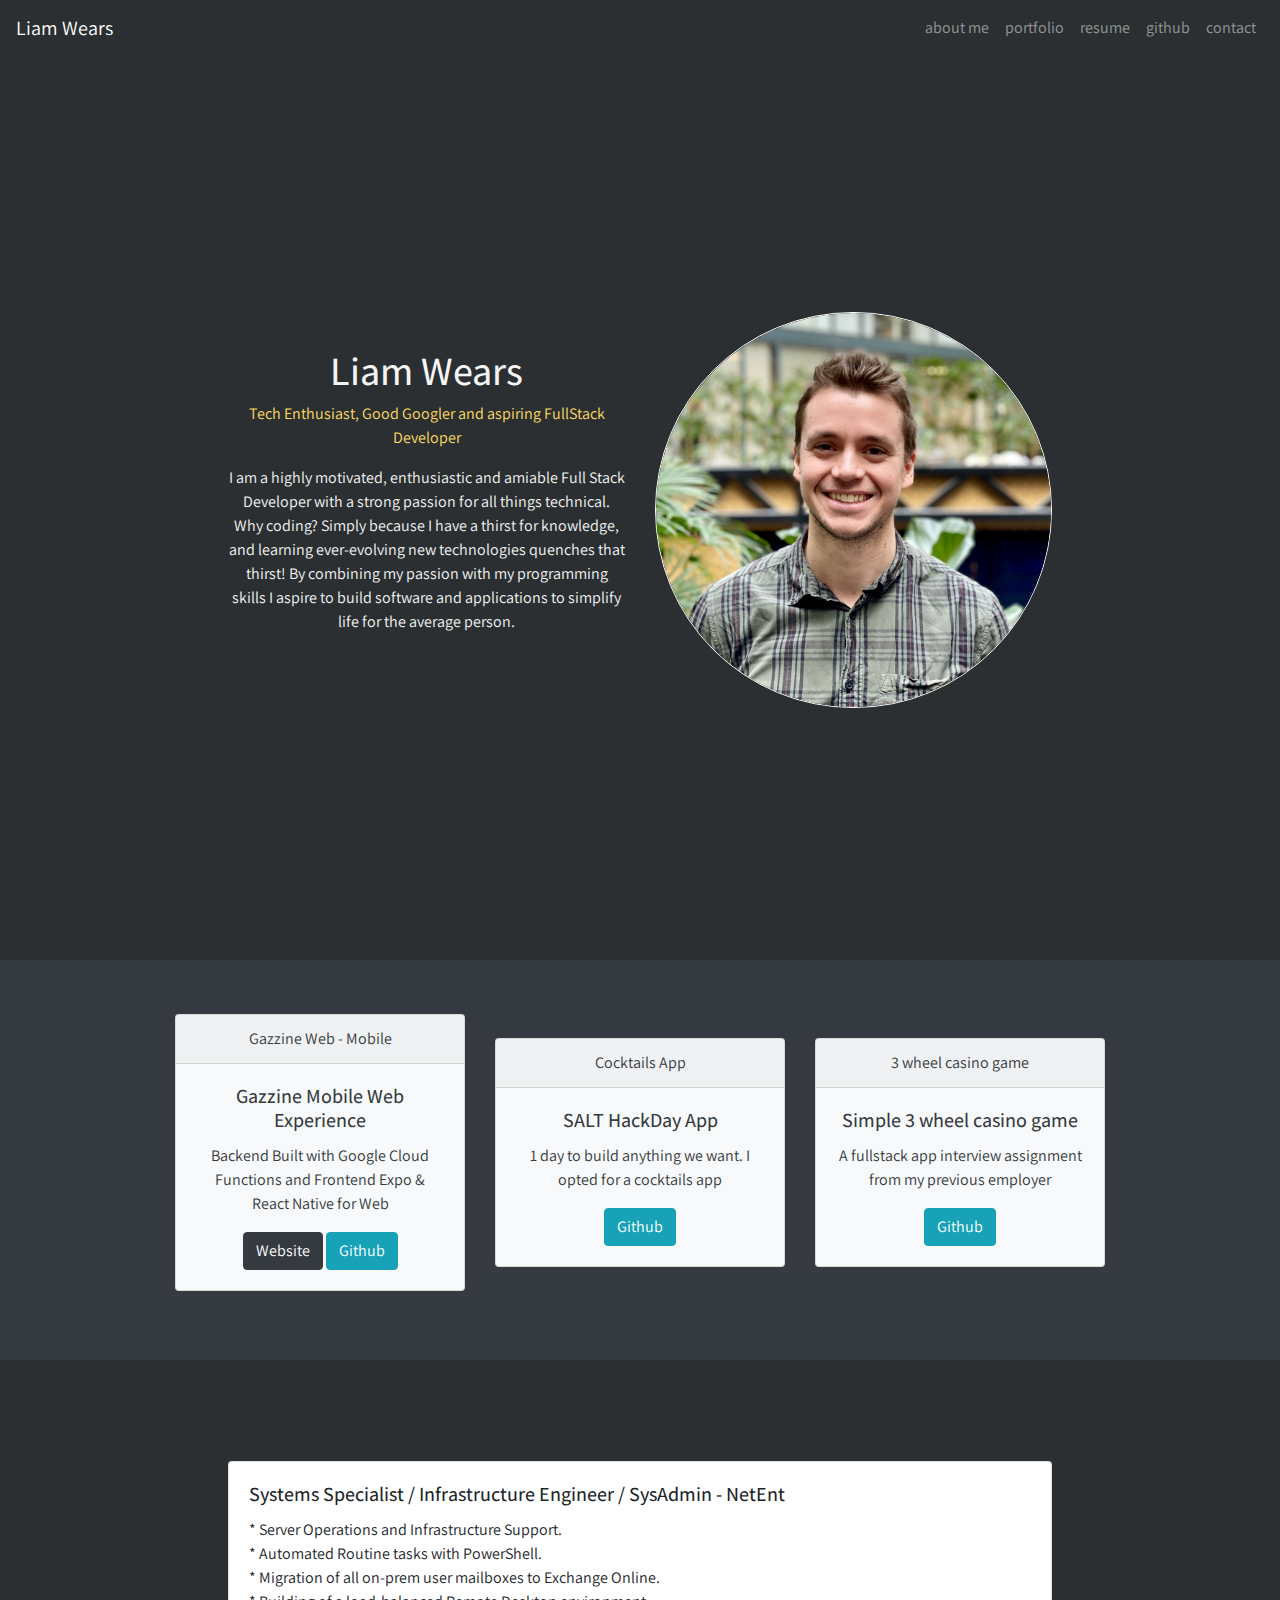
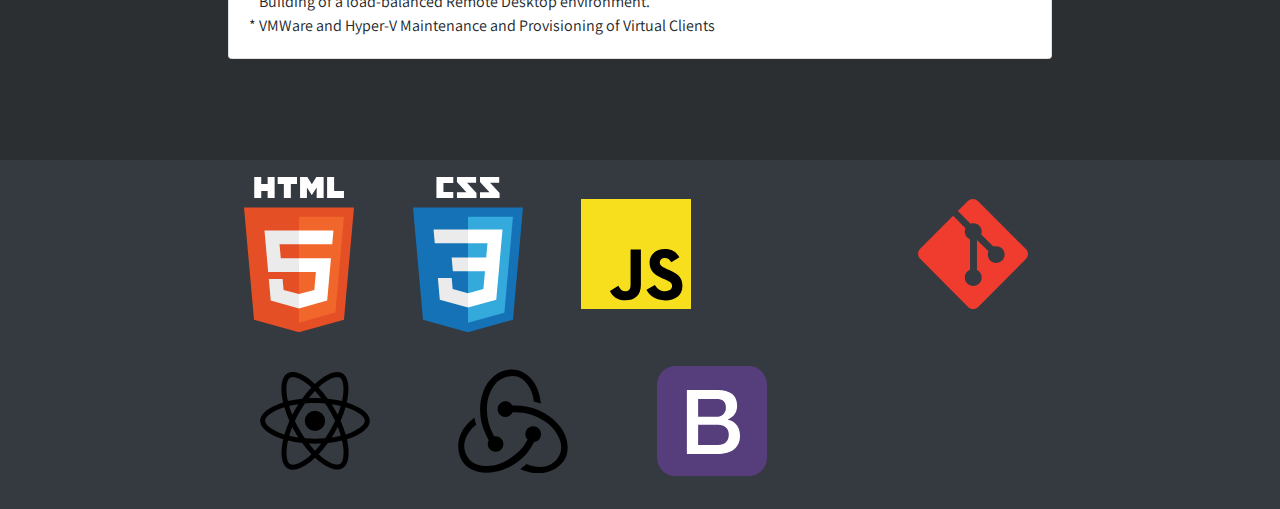
==== commit b2696bad: "added skill icons" ====
--- a/index.html
+++ b/index.html
@@ -44,7 +44,7 @@
         <div class="row justify-content-center text-center align-items-center intro">
           <div class="col-4">
             <h1>Liam Wears</h1>
-            <p class="text-yellow">Tech Enthusiast, Google Pro and aspiring FullStack Developer</p>
+            <p class="text-yellow">Tech Enthusiast, Good Googler and aspiring FullStack Developer</p>
             <p>I am a highly motivated, enthusiastic and amiable Full Stack Developer with a strong passion for all things technical. Why coding? Simply because I have a thirst for knowledge, and learning ever-evolving new technologies quenches that thirst! By combining my passion with my programming skills I aspire to build software and applications to simplify life for the average person.
             </p>
             <div class="grid-item btnList">
@@ -59,10 +59,10 @@
         </div>
       </div>
 
-      <div class="container-fluid">
-        <div class="row flex-nowrap justify-content-center">
+      <div class="container-fluid bg-dark">
+        <div class="row flex-nowrap justify-content-center text-center align-items-center projects">
           <div class="col-xs-12 col-sm-3">
-            <div class="card">
+            <div class="card text-dark bg-light mb-3">
               <div class="card-header">
                 Gazzine Web - Mobile
               </div>
@@ -75,7 +75,7 @@
             </div>
           </div>
           <div class="col-xs-12 col-sm-3">
-            <div class="card">
+            <div class="card text-dark bg-light mb-3">
               <div class="card-header">
                 Cocktails App
               </div>
@@ -87,7 +87,7 @@
             </div>
           </div>
           <div class="col-xs-12 col-sm-3">
-            <div class="card">
+            <div class="card text-dark bg-light mb-3">
               <div class="card-header">
                 3 wheel casino game
               </div>
@@ -100,7 +100,98 @@
           </div>
         </div>
       </div>
+        <div class="container-fluid">
+          <div class="row justify-content-center align-items-center experience">
+            <div class="col-xs-12 col-sm-8">
+              <div class="card">
+                <div class="row">
+                  <div class="col-sm-9">
+                    <div class="card-body">
+                      <h5 class="card-title">Systems Specialist / Infrastructure Engineer / SysAdmin - NetEnt</h5>
+                      <p class="card-text">
+                        * Server Operations and Infrastructure Support.<br> 
+                        * Automated Routine tasks with PowerShell.<br>
+                        * Migration of all on-prem user mailboxes to Exchange Online.<br>
+                        * Building of a load-balanced Remote Desktop environment. <br>
+                        * VMWare and Hyper-V Maintenance and Provisioning of Virtual Clients
+                      </p>
+                    </div>
+                  </div>
+                  <div class="col-sm-3">
+                    <img class="d-block w-100 img-fluid" src="https://www.netent.com/en/wp-content/uploads/sites/2/2018/05/netent-logo-green.png" alt="">
+                  </div>
+                </div>
+              </div>
+          </div>
+        </div>
+        </div>
+        <div class="container-fluid bg-dark">
+          <div class="d-flex row justify-content-center align-items-center">
+            <ul class="d-flex flex-wrap justify-content-around align-items-center skills list-inline">
+              <li class="svgs list-inline-item">
+                <svg xmlns="http://www.w3.org/2000/svg" viewBox="0 0 297.451 419.852">
+                  <path fill="#E44F26" d="M27.07 386.13L0 82.5h297.45l-27.1 303.58-121.8 33.77z" class="html5__shield--left"></path>
+                  <path fill="#F1662A" d="M148.72 394.04l98.43-27.3 23.16-259.4H148.75z" class="html5__shield--right"></path>
+                  <path fill="#EBEBEB" d="M148.72 219.94H99.45l-3.4-38.13h52.67v-37.2H55.35l.9 10 9.14 102.6h83.3zm0 96.7l-.16.06-41.47-11.2-2.68-29.7H67.06l5.2 58.47 76.3 21.18.16-.05z" class="html5__5--left"></path>
+                  <path fill="#fff" d="M27.68 0H46.6v18.7h17.3V0h18.94v56.62H63.9V37.66H46.6v18.96H27.68V0zm80.04 18.77H91.06V0h52.25v18.77h-16.64v37.85h-18.92V18.78zM151.6 0h19.74l12.13 19.9L195.6 0h19.74v56.62H196.5V28.56L183.47 48.7h-.32l-13.03-20.15V56.6H151.6V0zm73.16 0h18.93v37.9h26.6v18.72h-45.56V0z" class="html5__text"></path>
+                  <path fill="#fff" d="M148.6 219.94v37.24h45.85l-4.32 48.3-41.53 11.2v38.75l76.34-21.16.56-6.3 8.75-98.03.9-10h-10.03zm0-75.37v37.24h89.94l.75-8.34 1.7-18.87.86-10z" class="html5__5--right"></path>
+                </svg>
+              </li>
+              <li class="svgs list-inline-item">
+                <svg xmlns="http://www.w3.org/2000/svg" viewBox="0 0 297.449 419.876">
+                  <path fill="#fff" d="M233.1 15.55h-24.7l25.7 27.85v13.27h-52.9V41.14h25.67L181.2 13.28V0h51.9v15.55zm-62.4 0h-24.67L171.7 43.4v13.27h-52.88V41.14h25.67l-25.7-27.86V0h51.9v15.55zm-61.75.63H82.3v24.3h26.65v16.2H63.37V0h45.58v16.18z" class="css3__text"></path>
+                  <path fill="#1572B6" d="M27.07 386.15L0 82.55h297.45l-27.1 303.56-121.8 33.8z" class="css3__shield--left"></path>
+                  <path fill="#33A9DC" d="M148.73 394.06l98.42-27.28 23.16-259.42H148.76z" class="css3__shield--right"></path>
+                  <path fill="#fff" d="M148.73 217.36H198l3.4-38.13h-52.67V142h93.37l-.9 9.98-9.14 102.62h-83.33z" class="css3__3--top-right"></path>
+                  <path fill="#EBEBEB" d="M148.95 314.07l-.16.05-41.5-11.2-2.66-29.7H67.28l5.22 58.47 76.28 21.14.17-.05z" class="css3__3--bottom-left"></path>
+                  <path fill="#fff" d="M194.84 253.02l-4.5 49.87-41.52 11.2v38.72l76.34-21.15.56-6.3L232.2 253z" class="css3__3--bottom-right"></path>
+                  <path fill="#EBEBEB" d="M148.85 142v37.23H58.9l-.74-8.37-1.7-18.88-.9-10zm-.12 75.37v37.23h-40.95l-.75-8.37-1.7-18.87-.9-10z" class="css3__3--top-left"></path>
+                </svg>
+              </li>
+              <li class="svgs list-inline-item">
+                <svg xmlns="http://www.w3.org/2000/svg" viewBox="0 0 630 630">
+                  <rect width="630" height="630" fill="#f7df1e"/>
+                  <path d="m423.2 492.19c12.69 20.72 29.2 35.95 58.4 35.95 24.53 0 40.2-12.26 40.2-29.2 0-20.3-16.1-27.49-43.1-39.3l-14.8-6.35c-42.72-18.2-71.1-41-71.1-89.2 0-44.4 33.83-78.2 86.7-78.2 37.64 0 64.7 13.1 84.2 47.4l-46.1 29.6c-10.15-18.2-21.1-25.37-38.1-25.37-17.34 0-28.33 11-28.33 25.37 0 17.76 11 24.95 36.4 35.95l14.8 6.34c50.3 21.57 78.7 43.56 78.7 93 0 53.3-41.87 82.5-98.1 82.5-54.98 0-90.5-26.2-107.88-60.54zm-209.13 5.13c9.3 16.5 17.76 30.45 38.1 30.45 19.45 0 31.72-7.61 31.72-37.2v-201.3h59.2v202.1c0 61.3-35.94 89.2-88.4 89.2-47.4 0-74.85-24.53-88.81-54.075z"/>
+                </svg>
+              </li>
+              <li class="svgs list-inline-item">
+                <!-- <svg xmlns="http://www.w3.org/2000/svg" version="1.2" viewBox="0 0 442.37 270.929"><defs><clipPath id="a"><path d="M239.03 226.605l-42.13 24.317c-1.578.91-2.546 2.59-2.546 4.406v48.668c0 1.817.968 3.496 2.546 4.406l42.133 24.336c1.575.907 3.517.907 5.09 0l42.126-24.336c1.57-.91 2.54-2.59 2.54-4.406v-48.668c0-1.816-.97-3.496-2.55-4.406l-42.12-24.317c-.79-.453-1.67-.68-2.55-.68-.88 0-1.76.227-2.55.68"/></clipPath><linearGradient id="b" x1="-.348" x2="1.251" gradientTransform="rotate(116.114 53.1 202.97) scale(86.48)" gradientUnits="userSpaceOnUse"><stop offset=".3" stop-color="#3E863D"/><stop offset=".5" stop-color="#55934F"/><stop offset=".8" stop-color="#5AAD45"/></linearGradient><clipPath id="c"><path d="M195.398 307.086c.403.523.907.976 1.5 1.316l36.14 20.875 6.02 3.46c.9.52 1.926.74 2.934.665.336-.027.672-.09 1-.183l44.434-81.36c-.34-.37-.738-.68-1.184-.94l-27.586-15.93-14.582-8.39c-.414-.24-.863-.41-1.32-.53zm0 0"/></clipPath><linearGradient id="d" x1="-.456" x2=".582" gradientTransform="rotate(-36.46 550.846 -214.337) scale(132.798)" gradientUnits="userSpaceOnUse"><stop offset=".57" stop-color="#3E863D"/><stop offset=".72" stop-color="#619857"/><stop offset="1" stop-color="#76AC64"/></linearGradient><clipPath id="e"><path d="M241.066 225.953c-.707.07-1.398.29-2.035.652l-42.01 24.247 45.3 82.51c.63-.09 1.25-.3 1.81-.624l42.13-24.336c1.3-.754 2.19-2.03 2.46-3.476l-46.18-78.89c-.34-.067-.68-.102-1.03-.102-.14 0-.28.007-.42.02"/></clipPath><linearGradient id="f" x1=".043" x2=".984" gradientTransform="translate(192.862 279.652) scale(97.417)" gradientUnits="userSpaceOnUse"><stop offset=".16" stop-color="#6BBF47"/><stop offset=".38" stop-color="#79B461"/><stop offset=".47" stop-color="#75AC64"/><stop offset=".7" stop-color="#659E5A"/><stop offset=".9" stop-color="#3E863D"/></linearGradient></defs><path fill="#689f63" d="M218.647 270.93c-1.46 0-2.91-.383-4.19-1.12l-13.337-7.896c-1.992-1.114-1.02-1.508-.363-1.735 2.656-.93 3.195-1.14 6.03-2.75.298-.17.688-.11.993.07l10.246 6.08c.37.2.895.2 1.238 0l39.95-23.06c.37-.21.61-.64.61-1.08v-46.1c0-.46-.24-.87-.618-1.1l-39.934-23.04c-.37-.22-.86-.22-1.23 0l-39.926 23.04c-.387.22-.633.65-.633 1.09v46.1c0 .44.24.86.62 1.07l10.94 6.32c5.94 2.97 9.57-.53 9.57-4.05v-45.5c0-.65.51-1.15 1.16-1.15h5.06c.63 0 1.15.5 1.15 1.15v45.52c0 7.92-4.32 12.47-11.83 12.47-2.31 0-4.13 0-9.21-2.5l-10.48-6.04c-2.59-1.5-4.19-4.3-4.19-7.29v-46.1c0-3 1.6-5.8 4.19-7.28l39.99-23.07c2.53-1.43 5.89-1.43 8.4 0l39.94 23.08c2.58 1.49 4.19 4.28 4.19 7.28v46.1c0 2.99-1.61 5.78-4.19 7.28l-39.94 23.07c-1.28.74-2.73 1.12-4.21 1.12"/><path fill="#689f63" d="M230.987 239.164c-17.48 0-21.145-8.024-21.145-14.754 0-.64.516-1.15 1.157-1.15h5.16c.57 0 1.05.415 1.14.978.78 5.258 3.1 7.91 13.67 7.91 8.42 0 12-1.902 12-6.367 0-2.57-1.02-4.48-14.1-5.76-10.94-1.08-17.7-3.49-17.7-12.24 0-8.06 6.8-12.86 18.19-12.86 12.79 0 19.13 4.44 19.93 13.98.03.33-.09.65-.31.89-.22.23-.53.37-.85.37h-5.19c-.54 0-1.01-.38-1.12-.9-1.25-5.53-4.27-7.3-12.48-7.3-9.19 0-10.26 3.2-10.26 5.6 0 2.91 1.26 3.76 13.66 5.4 12.28 1.63 18.11 3.93 18.11 12.56 0 8.7-7.26 13.69-19.92 13.69m48.66-48.89h1.34c1.1 0 1.31-.77 1.31-1.22 0-1.18-.81-1.18-1.26-1.18h-1.38zm-1.63-3.78h2.97c1.02 0 3.02 0 3.02 2.28 0 1.59-1.02 1.92-1.63 2.12 1.19.08 1.27.86 1.43 1.96.08.69.21 1.88.45 2.28h-1.83c-.05-.4-.33-2.6-.33-2.72-.12-.49-.29-.73-.9-.73h-1.51v3.46h-1.67zm-3.57 4.3c0 3.58 2.89 6.48 6.44 6.48 3.58 0 6.47-2.96 6.47-6.48 0-3.59-2.93-6.44-6.48-6.44-3.5 0-6.44 2.81-6.44 6.43m14.16.03c0 4.24-3.47 7.7-7.7 7.7-4.2 0-7.7-3.42-7.7-7.7 0-4.36 3.58-7.7 7.7-7.7 4.15 0 7.69 3.35 7.69 7.7"/><path fill="#333" fill-rule="evenodd" d="M94.936 90.55c0-1.84-.97-3.53-2.558-4.445l-42.356-24.37c-.715-.42-1.516-.64-2.328-.67h-.438c-.812.03-1.613.25-2.34.67L2.562 86.105C.984 87.025 0 88.715 0 90.555l.093 65.64c0 .91.47 1.76 1.27 2.21.78.48 1.76.48 2.54 0l25.18-14.42c1.59-.946 2.56-2.618 2.56-4.44V108.88c0-1.83.97-3.52 2.555-4.43l10.72-6.174c.796-.46 1.67-.688 2.56-.688.876 0 1.77.226 2.544.687l10.715 6.172c1.586.91 2.56 2.6 2.56 4.43v30.663c0 1.82.983 3.5 2.565 4.44l25.164 14.41c.79.47 1.773.47 2.56 0 .776-.45 1.268-1.3 1.268-2.21zm199.868 34.176c0 .457-.243.88-.64 1.106l-14.548 8.386c-.395.227-.883.227-1.277 0l-14.55-8.386c-.4-.227-.64-.65-.64-1.106V107.93c0-.458.24-.88.63-1.11l14.54-8.4c.4-.23.89-.23 1.29 0l14.55 8.4c.4.23.64.652.64 1.11zM298.734.324c-.794-.442-1.76-.43-2.544.027-.78.46-1.262 1.3-1.262 2.21v65c0 .64-.34 1.23-.894 1.55-.55.32-1.235.32-1.79 0L281.634 63c-1.58-.914-3.526-.914-5.112 0l-42.37 24.453c-1.583.91-2.56 2.6-2.56 4.42v48.92c0 1.83.977 3.51 2.56 4.43l42.37 24.47c1.582.91 3.53.91 5.117 0l42.37-24.48c1.58-.92 2.56-2.6 2.56-4.43V18.863c0-1.856-1.01-3.563-2.63-4.47zm141.093 107.164c1.574-.914 2.543-2.602 2.543-4.422V91.21c0-1.824-.97-3.507-2.547-4.425l-42.1-24.44c-1.59-.92-3.54-.92-5.13 0l-42.36 24.45c-1.59.92-2.56 2.6-2.56 4.43v48.9c0 1.84.99 3.54 2.58 4.45l42.09 23.99c1.55.89 3.45.9 5.02.03l25.46-14.15c.8-.45 1.31-1.3 1.31-2.22 0-.92-.49-1.78-1.29-2.23l-42.62-24.46c-.8-.45-1.29-1.3-1.29-2.21v-15.34c0-.916.48-1.76 1.28-2.216l13.26-7.65c.79-.46 1.76-.46 2.55 0l13.27 7.65c.79.45 1.28 1.3 1.28 2.21v12.06c0 .91.49 1.76 1.28 2.22.79.45 1.77.45 2.56-.01zm0 0"/><path fill="#689f63" fill-rule="evenodd" d="M394.538 105.2c.3-.177.676-.177.98 0l8.13 4.69c.304.176.49.5.49.85v9.39c0 .35-.186.674-.49.85l-8.13 4.69c-.304.177-.68.177-.98 0l-8.125-4.69c-.31-.176-.5-.5-.5-.85v-9.39c0-.35.18-.674.49-.85zm0 0"/><g clip-path="url(#a)" transform="translate(-78.306 -164.016)"><path fill="url(#b)" d="M331.363 246.793l-118.715-58.19-60.87 124.174L270.49 370.97zm0 0"/></g><g clip-path="url(#c)" transform="translate(-78.306 -164.016)"><path fill="url(#d)" d="M144.07 264.004l83.825 113.453 110.86-81.906-83.83-113.45zm0 0"/></g><g clip-path="url(#e)" transform="translate(-78.306 -164.016)"><path fill="url(#f)" d="M197.02 225.934v107.43h91.683v-107.43zm0 0"/></g></svg> -->
+                <img class="img-fluid test" src="https://pluspng.com/img-png/nodejs-logo-png-node-js-on-dark-background-1843.png" alt="" srcset="">
+              </li>
+              <li class="svgs list-inline-item">
+                <svg xmlns="http://www.w3.org/2000/svg" viewBox="0.002 133.187 333.891 333.885">
+                  <path fill="#F03C2E" d="M327.6 285.3L181.8 139.5c-8.4-8.4-22-8.4-30.4 0L121 169.8l38.5 38.4c9-3 19.2-1 26.3 6 7.2 7.2 9.2 17.6 6 26.5l37 37c9-3 19.4-1 26.5 6 10 10 10 26.3 0 36.3-10 10-26.2 10-36.2 0-7.2-7.5-9-18.6-5.2-28L179 257.8v91c2.5 1 4.8 2.7 6.8 4.7 10 10 10 26.2 0 36.2-10 10-26.2 10-36.2 0-10-10-10-26.2 0-36.2 2.5-2.5 5.4-4.3 8.4-5.6v-92c-3-1.3-6-3-8.4-5.6-7.5-7.6-9.4-18.7-5.5-28l-37.5-38-100 100c-8.4 8.5-8.4 22 0 30.5L152 460.7c8.5 8.4 22 8.4 30.5 0l145-145c8.5-8.5 8.5-22 0-30.5" class="git__shape"></path>
+              </svg>
+              </li>
+              <li class="svgs list-inline-item">
+                <svg viewBox="0 0 492 437" version="1.1" xmlns="http://www.w3.org/2000/svg">
+                  <path class="react__shape" d="M491.3,218.5 C491.3,186 450.6,155.2 388.2,136.1 C402.6,72.5 396.2,21.9 368,5.7 C361.5,1.9 353.9,0.1 345.6,0.1 L345.6,22.4 C350.2,22.4 353.9,23.3 357,25 C370.6,32.8 376.5,62.5 371.9,100.7 C370.8,110.1 369,120 366.8,130.1 C347.2,125.3 325.8,121.6 303.3,119.2 C289.8,100.7 275.8,83.9 261.7,69.2 C294.3,38.9 324.9,22.3 345.7,22.3 L345.7,0 C345.7,0 345.7,0 345.7,0 C318.2,0 282.2,19.6 245.8,53.6 C209.4,19.8 173.4,0.4 145.9,0.4 L145.9,22.7 C166.6,22.7 197.3,39.2 229.9,69.3 C215.9,84 201.9,100.7 188.6,119.2 C166,121.6 144.6,125.3 125,130.2 C122.7,120.2 121,110.5 119.8,101.2 C115.1,63 120.9,33.3 134.4,25.4 C137.4,23.6 141.3,22.8 145.9,22.8 L145.9,0.5 C145.9,0.5 145.9,0.5 145.9,0.5 C137.5,0.5 129.9,2.3 123.3,6.1 C95.2,22.3 88.9,72.8 103.4,136.2 C41.2,155.4 0.7,186.1 0.7,218.5 C0.7,251 41.4,281.8 103.8,300.9 C89.4,364.5 95.8,415.1 124,431.3 C130.5,435.1 138.1,436.9 146.5,436.9 C174,436.9 210,417.3 246.4,383.3 C282.8,417.1 318.8,436.5 346.3,436.5 C354.7,436.5 362.3,434.7 368.9,430.9 C397,414.7 403.3,364.2 388.8,300.8 C450.8,281.7 491.3,250.9 491.3,218.5 Z M361.1,151.8 C357.4,164.7 352.8,178 347.6,191.3 C343.5,183.3 339.2,175.3 334.5,167.3 C329.9,159.3 325,151.5 320.1,143.9 C334.3,146 348,148.6 361.1,151.8 Z M315.3,258.3 C307.5,271.8 299.5,284.6 291.2,296.5 C276.3,297.8 261.2,298.5 246,298.5 C230.9,298.5 215.8,297.8 201,296.6 C192.7,284.7 184.6,272 176.8,258.6 C169.2,245.5 162.3,232.2 156,218.8 C162.2,205.4 169.2,192 176.7,178.9 C184.5,165.4 192.5,152.6 200.8,140.7 C215.7,139.4 230.8,138.7 246,138.7 C261.1,138.7 276.2,139.4 291,140.6 C299.3,152.5 307.4,165.2 315.2,178.6 C322.8,191.7 329.7,205 336,218.4 C329.7,231.8 322.8,245.2 315.3,258.3 Z M347.6,245.3 C353,258.7 357.6,272.1 361.4,285.1 C348.3,288.3 334.5,291 320.2,293.1 C325.1,285.4 330,277.5 334.6,269.4 C339.2,261.4 343.5,253.3 347.6,245.3 Z M246.2,352 C236.9,342.4 227.6,331.7 218.4,320 C227.4,320.4 236.6,320.7 245.9,320.7 C255.3,320.7 264.6,320.5 273.7,320 C264.7,331.7 255.4,342.4 246.2,352 Z M171.8,293.1 C157.6,291 143.9,288.4 130.8,285.2 C134.5,272.3 139.1,259 144.3,245.7 C148.4,253.7 152.7,261.7 157.4,269.7 C162.1,277.7 166.9,285.5 171.8,293.1 Z M245.7,85 C255,94.6 264.3,105.3 273.5,117 C264.5,116.6 255.3,116.3 246,116.3 C236.6,116.3 227.3,116.5 218.2,117 C227.2,105.3 236.5,94.6 245.7,85 Z M171.7,143.9 C166.8,151.6 161.9,159.5 157.3,167.6 C152.7,175.6 148.4,183.6 144.3,191.6 C138.9,178.2 134.3,164.8 130.5,151.8 C143.6,148.7 157.4,146 171.7,143.9 Z M81.2,269.1 C45.8,254 22.9,234.2 22.9,218.5 C22.9,202.8 45.8,182.9 81.2,167.9 C89.8,164.2 99.2,160.9 108.9,157.8 C114.6,177.4 122.1,197.8 131.4,218.7 C122.2,239.5 114.8,259.8 109.2,279.3 C99.3,276.2 89.9,272.8 81.2,269.1 Z M135,412 C121.4,404.2 115.5,374.5 120.1,336.3 C121.2,326.9 123,317 125.2,306.9 C144.8,311.7 166.2,315.4 188.7,317.8 C202.2,336.3 216.2,353.1 230.3,367.8 C197.7,398.1 167.1,414.7 146.3,414.7 C141.8,414.6 138,413.7 135,412 Z M372.2,335.8 C376.9,374 371.1,403.7 357.6,411.6 C354.6,413.4 350.7,414.2 346.1,414.2 C325.4,414.2 294.7,397.7 262.1,367.6 C276.1,352.9 290.1,336.2 303.4,317.7 C326,315.3 347.4,311.6 367,306.7 C369.3,316.8 371.1,326.5 372.2,335.8 Z M410.7,269.1 C402.1,272.8 392.7,276.1 383,279.2 C377.3,259.6 369.8,239.2 360.5,218.3 C369.7,197.5 377.1,177.2 382.7,157.7 C392.6,160.8 402,164.2 410.8,167.9 C446.2,183 469.1,202.8 469.1,218.5 C469,234.2 446.1,254.1 410.7,269.1 Z" id="Shape" fill-rule="nonzero"></path>
+                  <circle class="react__shape" cx="245.9" cy="218.5" r="45.7"></circle>
+              </svg>
+            </li>
+              <li class="svgs list-inline-item">
+                <svg viewBox="0 0 79 75" version="1.1" xmlns="http://www.w3.org/2000/svg">
+                  <path class="redux__shape" d="M54.6,52.4 C57.5,52.1 59.7,49.6 59.6,46.6 C59.5,43.6 57,41.2 54,41.2 L53.8,41.2 C50.7,41.3 48.3,43.9 48.4,47 C48.5,48.5 49.1,49.8 50,50.7 C46.6,57.4 41.4,62.3 33.6,66.4 C28.3,69.2 22.8,70.2 17.3,69.5 C12.8,68.9 9.3,66.9 7.1,63.6 C3.9,58.7 3.6,53.4 6.3,48.1 C8.2,44.3 11.2,41.5 13.1,40.1 C12.7,38.8 12.1,36.6 11.8,35 C-2.7,45.5 -1.2,59.7 3.2,66.4 C6.5,71.4 13.2,74.5 20.6,74.5 C22.6,74.5 24.6,74.3 26.6,73.8 C39.4,71.3 49.1,63.7 54.6,52.4 Z"></path>
+                  <path class="redux__shape" d="M72.2,40 C64.6,31.1 53.4,26.2 40.6,26.2 L39,26.2 C38.1,24.4 36.2,23.2 34.1,23.2 L33.9,23.2 C30.8,23.3 28.4,25.9 28.5,29 C28.6,32 31.1,34.4 34.1,34.4 L34.3,34.4 C36.5,34.3 38.4,32.9 39.2,31 L41,31 C48.6,31 55.8,33.2 62.3,37.5 C67.3,40.8 70.9,45.1 72.9,50.3 C74.6,54.5 74.5,58.6 72.7,62.1 C69.9,67.4 65.2,70.3 59,70.3 C55,70.3 51.2,69.1 49.2,68.2 C48.1,69.2 46.1,70.8 44.7,71.8 C49,73.8 53.4,74.9 57.6,74.9 C67.2,74.9 74.3,69.6 77,64.3 C79.9,58.5 79.7,48.5 72.2,40 Z"></path>
+                  <path class="redux__shape" d="M21.4,54.1 C21.5,57.1 24,59.5 27,59.5 L27.2,59.5 C30.3,59.4 32.7,56.8 32.6,53.7 C32.5,50.7 30,48.3 27,48.3 L26.8,48.3 C26.6,48.3 26.3,48.3 26.1,48.4 C22,41.6 20.3,34.2 20.9,26.2 C21.3,20.2 23.3,15 26.8,10.7 C29.7,7 35.3,5.2 39.1,5.1 C49.7,4.9 54.2,18.1 54.5,23.4 C55.8,23.7 58,24.4 59.5,24.9 C58.3,8.7 48.3,0.3 38.7,0.3 C29.7,0.3 21.4,6.8 18.1,16.4 C13.5,29.2 16.5,41.5 22.1,51.2 C21.6,51.9 21.3,53 21.4,54.1 Z"></path>
+              </svg>
+              </li>
+              <li class="svgs list-inline-item">
+                <svg xmlns="http://www.w3.org/2000/svg" viewBox="0 0 612 612" focusable="false" role="img">
+                  <title>Bootstrap</title>
+                  <path fill="#563D7C" d="M612 510c0 56.1-45.9 102-102 102H102C45.9 612 0 566.1 0 510V102C0 45.9 45.9 0 102 0h408c56.1 0 102 45.9 102 102v408z"/>
+                  <path fill="#FFF" d="M166.3 133h173.5c32 0 57.7 7.3 77 22s29 36.8 29 66.5c0 18-4.4 33.4-13.2 46.2-8.8 12.8-21.4 22.8-37.8 29.8v1c22 4.7 38.7 15.1 50 31.2 11.3 16.2 17 36.4 17 60.8 0 14-2.5 27.1-7.5 39.2-5 12.2-12.8 22.7-23.5 31.5s-24.3 15.8-41 21-36.5 7.8-59.5 7.8h-164V133zm62.5 149.5h102c15 0 27.5-4.2 37.5-12.8s15-20.8 15-36.8c0-18-4.5-30.7-13.5-38s-22-11-39-11h-102v98.6zm0 156.5h110.5c19 0 33.8-4.9 44.2-14.8 10.5-9.8 15.8-23.8 15.8-41.8 0-17.7-5.2-31.2-15.8-40.8s-25.2-14.2-44.2-14.2H228.8V439z"/>
+                </svg>
+              </li>
+              <li class="svgs list-inline-item">
+                <img class="img-fluid" src="https://seeklogo.com/images/G/google-cloud-functions-logo-AECD57BFA2-seeklogo.com.png" alt="" srcset="">
+              </li>
+              <li></li>
+            </ul>
+          </div>
+        </div>
     </main>
   </body>
 </html>
 
+
--- a/styles.css
+++ b/styles.css
@@ -1,219 +1,51 @@
+* {
+	box-sizing: border-box;
+	margin: 0;
+	padding: 0;
+  }
+
 body {
-	font-family: 'Assistant', sans-serif;
-}
-
-nav {
-	background-color: #2c2c34;
-	opacity: 0.5%;
-}
-
-.navbar-collapse {
-	justify-content: flex-end;
-}
-
-a {
-	text-decoration: none;
+    font-family: 'Assistant', sans-serif;
+    padding-top: 60px;
+    background-color: #2b2f31;
 }
 
 .navbar-dark .navbar-nav .nav-link:hover {
-	color: #ffdc64;
+    color: #ffdc64;
 }
 
-.navbar-nav > li {
-	padding-left: 10px;
-	padding-right: 10px;
+.color-nav {
+    background-color: #2b2f31;
 }
 
-.header {
-	background: linear-gradient(rgba(0, 0, 0, 0.8), rgba(0, 0, 0, 0.8)),
-		url(images/IMG_5898.jpeg) gray no-repeat center center fixed;
-	-webkit-background-size: cover;
-	-moz-background-size: cover;
-	-o-background-size: cover;
-	background-size: cover;
-	height: 100vh;
-	/*filter: grayscale(50%); makes everything within that div grey*/
-	text-align: center;
-	display: flex;
-	flex-direction: column;
-	justify-content: center;
-	align-items: center;
+.intro {
+    height: 100vh;
+    color: whitesmoke;
 }
 
-.header h1 {
-	color: whitesmoke;
+.projects {
+	/* background-color: whitesmoke; */
+	height: 400px;
 }
 
-.header p {
-	color: #ffdc64;
+.experience {
+	height: 400px;
+}
+
+.text-yellow {
+    color: #ffdc64;
 }
 
 .fab {
 	color: whitesmoke;
-	padding: 8px;
+    padding: 8px;
 }
 
-.container2 {
-	max-width: 1100px;
-	margin: 0 auto;
-	padding: 2rem;
-}
-
-#pageOne {
-	padding: 2rem;
-	background-color: #e5ecf4;
-	color: #44475a;
-	font-size: large;
-}
-
-#pageOne h2 {
-	color: #44475a;
-	text-align: center;
-}
-
-#pageTwo {
-	padding: 1rem;
-	background-color: #e5ecf4;
-	text-align: left;
-}
-
-#pageTwo h2 {
-	text-align: center;
-	color: #44475a;
-}
-
-#pageTwo p {
-	margin-top: 20px;
-	color: #44475a;
-}
-
-.experience {
-	margin: 2%;
-	padding: 18px;
-	border-radius: 4px;
-	box-sizing: border-box;
-	font-size: large;
-	line-height: 25px;
-	letter-spacing: .1px;
-}
-
-#pageThree {
-	padding: 1rem;
-	background-color: #e5ecf4;
-	text-align: left;
-}
-
-#pageThree p {
-	margin-top: 20px;
-	color: #44475a;
-}
-
-#pageThree h2 {
-	text-align: center;
-	color: #44475a;
-}
-
-#pageThree h4 {
-	color: #44475a;
-	text-decoration: underline;
-}
-
-#pageFour {
-	background-color: #e5ecf4;
-	padding: 20px 20px 60px;
-	color: #2c2c34;
-	text-align: center;
-}
-
-#pageFour h2 {
-	color: #2c2c34;
-}
-
-#pageFour p {
-	margin-top: 20px;
-}
-
-#pageFour h1 {
-	font-weight: normal;
-}
-
-#me {
-	border-radius: 50%;
-	max-width: 100%;
-	height: auto;
-	width: auto\9; /* ie8 */
-}
-
-.borders {
-	/*padding: 3%;*/
-	border-style: solid;
-}
-
-.icon {
-	height: 96px;
-	width: 96px;
-	border-radius: 50%;
-}
-
-.circle {
-	border-radius: 50%;
-	background-color: #494850;
-	color: #44475a;
-	height: 96px;
-	width: 96px;
-	display: inline-block;
-}
-
-.circle-content {
-	color: #f4f1de;
-	float: left;
-	line-height: 1;
-	margin-top: -0.5em;
-	padding-top: 50%;
-	text-align: center;
-	width: 100%;
-}
-
-footer {
-	height: 200px;
-	background-color: #01161e;
-}
-
-.card-3 {
-	background: #fff;
-	border-radius: 2px;
-	box-shadow: 0 3px 6px rgba(0, 0, 0, 0.16), 0 3px 6px rgba(0, 0, 0, 0.23);
-	margin: 1rem;
-	display: inline-block;
-	position: relative;
-	padding: 1rem;
-}
-
-.fa-github-square {
-	color: #ffffff;
-}
-
-.fa-github-square:hover {
+.fa-github-alt:hover {
 	color: #ffdc64;
 }
 
 .fa-twitter-square {
-	color: #ffffff;
-}
-
-.fa-twitter:hover {
-	color: #38a1f3;
-}
-
-.fa-facebook-square {
-	color: #ffffff;
-}
-
-.fa-facebook-square:hover {
-	color: #4267b2;
-}
-
-.fa-linkedin {
 	color: #ffffff;
 }
 
@@ -224,3 +56,16 @@
 .fa-codepen {
 	color: #ffffff;
 }
+
+.svgs {
+	width: 15%;
+	margin: 2%;
+}
+
+svg {
+	width: 110px;
+}
+
+.test {
+	width: 110px;
+}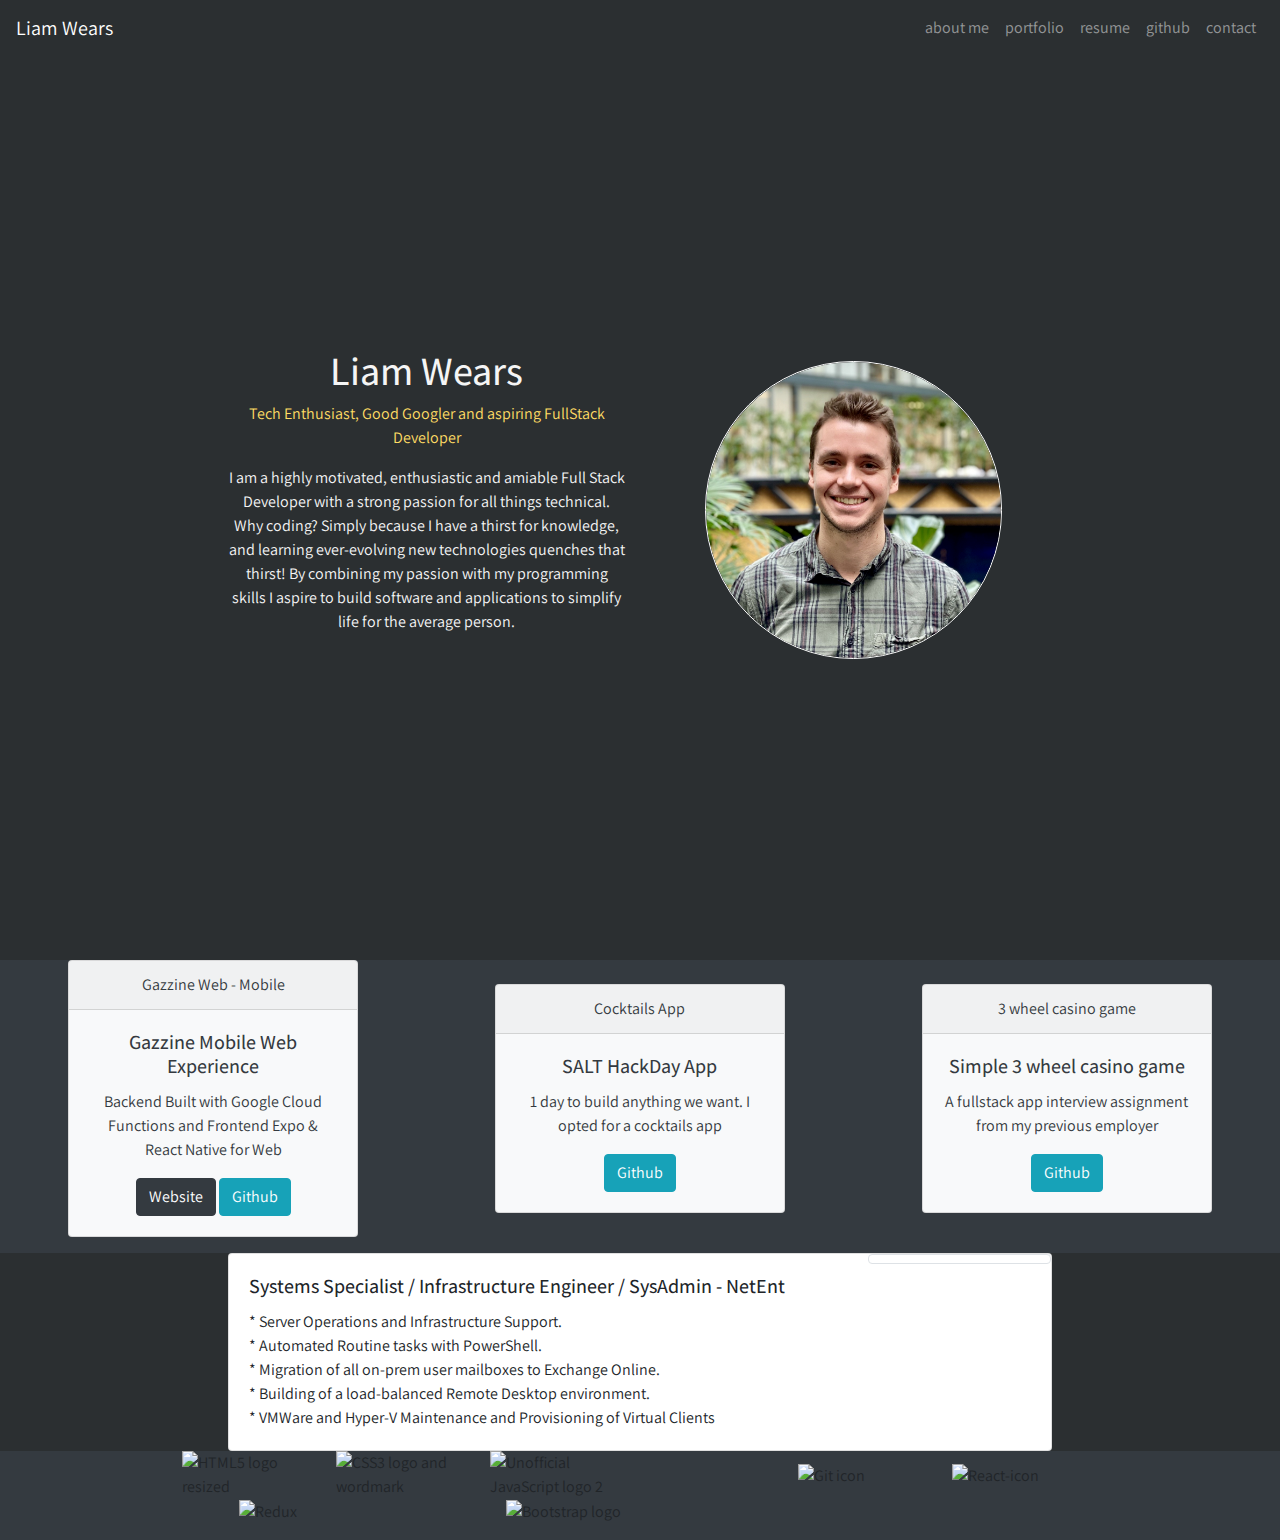
==== commit 0af17619: "improving responsiveness" ====
--- a/index.html
+++ b/index.html
@@ -10,7 +10,7 @@
       <link rel="stylesheet" type="text/css" href="styles.css">
   </head>
   <header>
-    <nav class="navbar navbar-expand-md fixed-top navbar-dark color-nav" id="navbar">
+    <nav class="navbar navbar-expand-md fixed-top navbar-dark color-nav">
       <div class="d-flex flex-grow-1">
         <a class="navbar-brand" href="#">Liam Wears</a>
         <button class="navbar-toggler navbar-dark" type="button" data-toggle="collapse" data-target="#main-navigation">
@@ -42,7 +42,7 @@
     <main>
       <div class="container-fluid">
         <div class="row justify-content-center text-center align-items-center intro">
-          <div class="col-4">
+          <div class="col-lg-4 col-sm">
             <h1>Liam Wears</h1>
             <p class="text-yellow">Tech Enthusiast, Good Googler and aspiring FullStack Developer</p>
             <p>I am a highly motivated, enthusiastic and amiable Full Stack Developer with a strong passion for all things technical. Why coding? Simply because I have a thirst for knowledge, and learning ever-evolving new technologies quenches that thirst! By combining my passion with my programming skills I aspire to build software and applications to simplify life for the average person.
@@ -53,15 +53,15 @@
               <a href="https://github.com/lwears/resume/raw/master/LiamWears_CV.pdf" class="fab far fa-file-alt fa-2x"></a>
           </div>
           </div>
-          <div class="col-4">
-            <img class="img-fluid rounded-circle border border-white" src="images/Liam.png" alt="Liam Wears">
+          <div class="col-lg-4 col-sm">
+            <img class="img-fluid rounded-circle border border-white me" src="images/Liam.png" alt="Liam Wears">
           </div>
         </div>
       </div>
 
       <div class="container-fluid bg-dark">
-        <div class="row flex-nowrap justify-content-center text-center align-items-center projects">
-          <div class="col-xs-12 col-sm-3">
+        <div class="row justify-content-around text-center align-items-center projects">
+          <div class="col-lg-3 col-sm">
             <div class="card text-dark bg-light mb-3">
               <div class="card-header">
                 Gazzine Web - Mobile
@@ -74,7 +74,7 @@
               </div>
             </div>
           </div>
-          <div class="col-xs-12 col-sm-3">
+          <div class="col-lg-3 col-sm">
             <div class="card text-dark bg-light mb-3">
               <div class="card-header">
                 Cocktails App
@@ -86,7 +86,7 @@
               </div>
             </div>
           </div>
-          <div class="col-xs-12 col-sm-3">
+          <div class="col-lg-3 col-sm">
             <div class="card text-dark bg-light mb-3">
               <div class="card-header">
                 3 wheel casino game
@@ -118,7 +118,7 @@
                     </div>
                   </div>
                   <div class="col-sm-3">
-                    <img class="d-block w-100 img-fluid" src="https://www.netent.com/en/wp-content/uploads/sites/2/2018/05/netent-logo-green.png" alt="">
+                    <img class="d-block w-100 img-fluid img-thumbnail" src="https://www.netent.com/en/wp-content/uploads/sites/2/2018/05/netent-logo-green.png" alt="">
                   </div>
                 </div>
               </div>
@@ -129,59 +129,27 @@
           <div class="d-flex row justify-content-center align-items-center">
             <ul class="d-flex flex-wrap justify-content-around align-items-center skills list-inline">
               <li class="svgs list-inline-item">
-                <svg xmlns="http://www.w3.org/2000/svg" viewBox="0 0 297.451 419.852">
-                  <path fill="#E44F26" d="M27.07 386.13L0 82.5h297.45l-27.1 303.58-121.8 33.77z" class="html5__shield--left"></path>
-                  <path fill="#F1662A" d="M148.72 394.04l98.43-27.3 23.16-259.4H148.75z" class="html5__shield--right"></path>
-                  <path fill="#EBEBEB" d="M148.72 219.94H99.45l-3.4-38.13h52.67v-37.2H55.35l.9 10 9.14 102.6h83.3zm0 96.7l-.16.06-41.47-11.2-2.68-29.7H67.06l5.2 58.47 76.3 21.18.16-.05z" class="html5__5--left"></path>
-                  <path fill="#fff" d="M27.68 0H46.6v18.7h17.3V0h18.94v56.62H63.9V37.66H46.6v18.96H27.68V0zm80.04 18.77H91.06V0h52.25v18.77h-16.64v37.85h-18.92V18.78zM151.6 0h19.74l12.13 19.9L195.6 0h19.74v56.62H196.5V28.56L183.47 48.7h-.32l-13.03-20.15V56.6H151.6V0zm73.16 0h18.93v37.9h26.6v18.72h-45.56V0z" class="html5__text"></path>
-                  <path fill="#fff" d="M148.6 219.94v37.24h45.85l-4.32 48.3-41.53 11.2v38.75l76.34-21.16.56-6.3 8.75-98.03.9-10h-10.03zm0-75.37v37.24h89.94l.75-8.34 1.7-18.87.86-10z" class="html5__5--right"></path>
-                </svg>
+                <img class="img-fluid" alt="HTML5 logo resized" src="https://upload.wikimedia.org/wikipedia/commons/thumb/8/80/HTML5_logo_resized.svg/256px-HTML5_logo_resized.svg.png"></a>
+              <li class="svgs list-inline-item">
+                <img class="img-fluid" alt="CSS3 logo and wordmark" src="https://upload.wikimedia.org/wikipedia/commons/thumb/d/d5/CSS3_logo_and_wordmark.svg/256px-CSS3_logo_and_wordmark.svg.png">
               </li>
               <li class="svgs list-inline-item">
-                <svg xmlns="http://www.w3.org/2000/svg" viewBox="0 0 297.449 419.876">
-                  <path fill="#fff" d="M233.1 15.55h-24.7l25.7 27.85v13.27h-52.9V41.14h25.67L181.2 13.28V0h51.9v15.55zm-62.4 0h-24.67L171.7 43.4v13.27h-52.88V41.14h25.67l-25.7-27.86V0h51.9v15.55zm-61.75.63H82.3v24.3h26.65v16.2H63.37V0h45.58v16.18z" class="css3__text"></path>
-                  <path fill="#1572B6" d="M27.07 386.15L0 82.55h297.45l-27.1 303.56-121.8 33.8z" class="css3__shield--left"></path>
-                  <path fill="#33A9DC" d="M148.73 394.06l98.42-27.28 23.16-259.42H148.76z" class="css3__shield--right"></path>
-                  <path fill="#fff" d="M148.73 217.36H198l3.4-38.13h-52.67V142h93.37l-.9 9.98-9.14 102.62h-83.33z" class="css3__3--top-right"></path>
-                  <path fill="#EBEBEB" d="M148.95 314.07l-.16.05-41.5-11.2-2.66-29.7H67.28l5.22 58.47 76.28 21.14.17-.05z" class="css3__3--bottom-left"></path>
-                  <path fill="#fff" d="M194.84 253.02l-4.5 49.87-41.52 11.2v38.72l76.34-21.15.56-6.3L232.2 253z" class="css3__3--bottom-right"></path>
-                  <path fill="#EBEBEB" d="M148.85 142v37.23H58.9l-.74-8.37-1.7-18.88-.9-10zm-.12 75.37v37.23h-40.95l-.75-8.37-1.7-18.87-.9-10z" class="css3__3--top-left"></path>
-                </svg>
+                <img class="img-fluid" alt="Unofficial JavaScript logo 2" src="https://upload.wikimedia.org/wikipedia/commons/thumb/9/99/Unofficial_JavaScript_logo_2.svg/512px-Unofficial_JavaScript_logo_2.svg.png">
               </li>
               <li class="svgs list-inline-item">
-                <svg xmlns="http://www.w3.org/2000/svg" viewBox="0 0 630 630">
-                  <rect width="630" height="630" fill="#f7df1e"/>
-                  <path d="m423.2 492.19c12.69 20.72 29.2 35.95 58.4 35.95 24.53 0 40.2-12.26 40.2-29.2 0-20.3-16.1-27.49-43.1-39.3l-14.8-6.35c-42.72-18.2-71.1-41-71.1-89.2 0-44.4 33.83-78.2 86.7-78.2 37.64 0 64.7 13.1 84.2 47.4l-46.1 29.6c-10.15-18.2-21.1-25.37-38.1-25.37-17.34 0-28.33 11-28.33 25.37 0 17.76 11 24.95 36.4 35.95l14.8 6.34c50.3 21.57 78.7 43.56 78.7 93 0 53.3-41.87 82.5-98.1 82.5-54.98 0-90.5-26.2-107.88-60.54zm-209.13 5.13c9.3 16.5 17.76 30.45 38.1 30.45 19.45 0 31.72-7.61 31.72-37.2v-201.3h59.2v202.1c0 61.3-35.94 89.2-88.4 89.2-47.4 0-74.85-24.53-88.81-54.075z"/>
-                </svg>
+                <img class="img-fluid" src="https://pluspng.com/img-png/nodejs-logo-png-node-js-on-dark-background-1843.png" alt="" srcset="">
               </li>
               <li class="svgs list-inline-item">
-                <!-- <svg xmlns="http://www.w3.org/2000/svg" version="1.2" viewBox="0 0 442.37 270.929"><defs><clipPath id="a"><path d="M239.03 226.605l-42.13 24.317c-1.578.91-2.546 2.59-2.546 4.406v48.668c0 1.817.968 3.496 2.546 4.406l42.133 24.336c1.575.907 3.517.907 5.09 0l42.126-24.336c1.57-.91 2.54-2.59 2.54-4.406v-48.668c0-1.816-.97-3.496-2.55-4.406l-42.12-24.317c-.79-.453-1.67-.68-2.55-.68-.88 0-1.76.227-2.55.68"/></clipPath><linearGradient id="b" x1="-.348" x2="1.251" gradientTransform="rotate(116.114 53.1 202.97) scale(86.48)" gradientUnits="userSpaceOnUse"><stop offset=".3" stop-color="#3E863D"/><stop offset=".5" stop-color="#55934F"/><stop offset=".8" stop-color="#5AAD45"/></linearGradient><clipPath id="c"><path d="M195.398 307.086c.403.523.907.976 1.5 1.316l36.14 20.875 6.02 3.46c.9.52 1.926.74 2.934.665.336-.027.672-.09 1-.183l44.434-81.36c-.34-.37-.738-.68-1.184-.94l-27.586-15.93-14.582-8.39c-.414-.24-.863-.41-1.32-.53zm0 0"/></clipPath><linearGradient id="d" x1="-.456" x2=".582" gradientTransform="rotate(-36.46 550.846 -214.337) scale(132.798)" gradientUnits="userSpaceOnUse"><stop offset=".57" stop-color="#3E863D"/><stop offset=".72" stop-color="#619857"/><stop offset="1" stop-color="#76AC64"/></linearGradient><clipPath id="e"><path d="M241.066 225.953c-.707.07-1.398.29-2.035.652l-42.01 24.247 45.3 82.51c.63-.09 1.25-.3 1.81-.624l42.13-24.336c1.3-.754 2.19-2.03 2.46-3.476l-46.18-78.89c-.34-.067-.68-.102-1.03-.102-.14 0-.28.007-.42.02"/></clipPath><linearGradient id="f" x1=".043" x2=".984" gradientTransform="translate(192.862 279.652) scale(97.417)" gradientUnits="userSpaceOnUse"><stop offset=".16" stop-color="#6BBF47"/><stop offset=".38" stop-color="#79B461"/><stop offset=".47" stop-color="#75AC64"/><stop offset=".7" stop-color="#659E5A"/><stop offset=".9" stop-color="#3E863D"/></linearGradient></defs><path fill="#689f63" d="M218.647 270.93c-1.46 0-2.91-.383-4.19-1.12l-13.337-7.896c-1.992-1.114-1.02-1.508-.363-1.735 2.656-.93 3.195-1.14 6.03-2.75.298-.17.688-.11.993.07l10.246 6.08c.37.2.895.2 1.238 0l39.95-23.06c.37-.21.61-.64.61-1.08v-46.1c0-.46-.24-.87-.618-1.1l-39.934-23.04c-.37-.22-.86-.22-1.23 0l-39.926 23.04c-.387.22-.633.65-.633 1.09v46.1c0 .44.24.86.62 1.07l10.94 6.32c5.94 2.97 9.57-.53 9.57-4.05v-45.5c0-.65.51-1.15 1.16-1.15h5.06c.63 0 1.15.5 1.15 1.15v45.52c0 7.92-4.32 12.47-11.83 12.47-2.31 0-4.13 0-9.21-2.5l-10.48-6.04c-2.59-1.5-4.19-4.3-4.19-7.29v-46.1c0-3 1.6-5.8 4.19-7.28l39.99-23.07c2.53-1.43 5.89-1.43 8.4 0l39.94 23.08c2.58 1.49 4.19 4.28 4.19 7.28v46.1c0 2.99-1.61 5.78-4.19 7.28l-39.94 23.07c-1.28.74-2.73 1.12-4.21 1.12"/><path fill="#689f63" d="M230.987 239.164c-17.48 0-21.145-8.024-21.145-14.754 0-.64.516-1.15 1.157-1.15h5.16c.57 0 1.05.415 1.14.978.78 5.258 3.1 7.91 13.67 7.91 8.42 0 12-1.902 12-6.367 0-2.57-1.02-4.48-14.1-5.76-10.94-1.08-17.7-3.49-17.7-12.24 0-8.06 6.8-12.86 18.19-12.86 12.79 0 19.13 4.44 19.93 13.98.03.33-.09.65-.31.89-.22.23-.53.37-.85.37h-5.19c-.54 0-1.01-.38-1.12-.9-1.25-5.53-4.27-7.3-12.48-7.3-9.19 0-10.26 3.2-10.26 5.6 0 2.91 1.26 3.76 13.66 5.4 12.28 1.63 18.11 3.93 18.11 12.56 0 8.7-7.26 13.69-19.92 13.69m48.66-48.89h1.34c1.1 0 1.31-.77 1.31-1.22 0-1.18-.81-1.18-1.26-1.18h-1.38zm-1.63-3.78h2.97c1.02 0 3.02 0 3.02 2.28 0 1.59-1.02 1.92-1.63 2.12 1.19.08 1.27.86 1.43 1.96.08.69.21 1.88.45 2.28h-1.83c-.05-.4-.33-2.6-.33-2.72-.12-.49-.29-.73-.9-.73h-1.51v3.46h-1.67zm-3.57 4.3c0 3.58 2.89 6.48 6.44 6.48 3.58 0 6.47-2.96 6.47-6.48 0-3.59-2.93-6.44-6.48-6.44-3.5 0-6.44 2.81-6.44 6.43m14.16.03c0 4.24-3.47 7.7-7.7 7.7-4.2 0-7.7-3.42-7.7-7.7 0-4.36 3.58-7.7 7.7-7.7 4.15 0 7.69 3.35 7.69 7.7"/><path fill="#333" fill-rule="evenodd" d="M94.936 90.55c0-1.84-.97-3.53-2.558-4.445l-42.356-24.37c-.715-.42-1.516-.64-2.328-.67h-.438c-.812.03-1.613.25-2.34.67L2.562 86.105C.984 87.025 0 88.715 0 90.555l.093 65.64c0 .91.47 1.76 1.27 2.21.78.48 1.76.48 2.54 0l25.18-14.42c1.59-.946 2.56-2.618 2.56-4.44V108.88c0-1.83.97-3.52 2.555-4.43l10.72-6.174c.796-.46 1.67-.688 2.56-.688.876 0 1.77.226 2.544.687l10.715 6.172c1.586.91 2.56 2.6 2.56 4.43v30.663c0 1.82.983 3.5 2.565 4.44l25.164 14.41c.79.47 1.773.47 2.56 0 .776-.45 1.268-1.3 1.268-2.21zm199.868 34.176c0 .457-.243.88-.64 1.106l-14.548 8.386c-.395.227-.883.227-1.277 0l-14.55-8.386c-.4-.227-.64-.65-.64-1.106V107.93c0-.458.24-.88.63-1.11l14.54-8.4c.4-.23.89-.23 1.29 0l14.55 8.4c.4.23.64.652.64 1.11zM298.734.324c-.794-.442-1.76-.43-2.544.027-.78.46-1.262 1.3-1.262 2.21v65c0 .64-.34 1.23-.894 1.55-.55.32-1.235.32-1.79 0L281.634 63c-1.58-.914-3.526-.914-5.112 0l-42.37 24.453c-1.583.91-2.56 2.6-2.56 4.42v48.92c0 1.83.977 3.51 2.56 4.43l42.37 24.47c1.582.91 3.53.91 5.117 0l42.37-24.48c1.58-.92 2.56-2.6 2.56-4.43V18.863c0-1.856-1.01-3.563-2.63-4.47zm141.093 107.164c1.574-.914 2.543-2.602 2.543-4.422V91.21c0-1.824-.97-3.507-2.547-4.425l-42.1-24.44c-1.59-.92-3.54-.92-5.13 0l-42.36 24.45c-1.59.92-2.56 2.6-2.56 4.43v48.9c0 1.84.99 3.54 2.58 4.45l42.09 23.99c1.55.89 3.45.9 5.02.03l25.46-14.15c.8-.45 1.31-1.3 1.31-2.22 0-.92-.49-1.78-1.29-2.23l-42.62-24.46c-.8-.45-1.29-1.3-1.29-2.21v-15.34c0-.916.48-1.76 1.28-2.216l13.26-7.65c.79-.46 1.76-.46 2.55 0l13.27 7.65c.79.45 1.28 1.3 1.28 2.21v12.06c0 .91.49 1.76 1.28 2.22.79.45 1.77.45 2.56-.01zm0 0"/><path fill="#689f63" fill-rule="evenodd" d="M394.538 105.2c.3-.177.676-.177.98 0l8.13 4.69c.304.176.49.5.49.85v9.39c0 .35-.186.674-.49.85l-8.13 4.69c-.304.177-.68.177-.98 0l-8.125-4.69c-.31-.176-.5-.5-.5-.85v-9.39c0-.35.18-.674.49-.85zm0 0"/><g clip-path="url(#a)" transform="translate(-78.306 -164.016)"><path fill="url(#b)" d="M331.363 246.793l-118.715-58.19-60.87 124.174L270.49 370.97zm0 0"/></g><g clip-path="url(#c)" transform="translate(-78.306 -164.016)"><path fill="url(#d)" d="M144.07 264.004l83.825 113.453 110.86-81.906-83.83-113.45zm0 0"/></g><g clip-path="url(#e)" transform="translate(-78.306 -164.016)"><path fill="url(#f)" d="M197.02 225.934v107.43h91.683v-107.43zm0 0"/></g></svg> -->
-                <img class="img-fluid test" src="https://pluspng.com/img-png/nodejs-logo-png-node-js-on-dark-background-1843.png" alt="" srcset="">
+                <img class="img-fluid" alt="Git icon" src="https://cdn3.iconfinder.com/data/icons/social-media-2169/24/social_media_social_media_logo_git-512.png">
               </li>
               <li class="svgs list-inline-item">
-                <svg xmlns="http://www.w3.org/2000/svg" viewBox="0.002 133.187 333.891 333.885">
-                  <path fill="#F03C2E" d="M327.6 285.3L181.8 139.5c-8.4-8.4-22-8.4-30.4 0L121 169.8l38.5 38.4c9-3 19.2-1 26.3 6 7.2 7.2 9.2 17.6 6 26.5l37 37c9-3 19.4-1 26.5 6 10 10 10 26.3 0 36.3-10 10-26.2 10-36.2 0-7.2-7.5-9-18.6-5.2-28L179 257.8v91c2.5 1 4.8 2.7 6.8 4.7 10 10 10 26.2 0 36.2-10 10-26.2 10-36.2 0-10-10-10-26.2 0-36.2 2.5-2.5 5.4-4.3 8.4-5.6v-92c-3-1.3-6-3-8.4-5.6-7.5-7.6-9.4-18.7-5.5-28l-37.5-38-100 100c-8.4 8.5-8.4 22 0 30.5L152 460.7c8.5 8.4 22 8.4 30.5 0l145-145c8.5-8.5 8.5-22 0-30.5" class="git__shape"></path>
-              </svg>
+                <img class="img-fluid" alt="React-icon" src="https://cdn4.iconfinder.com/data/icons/logos-3/600/React.js_logo-512.png">
+            </li>
+              <li class="svgs list-inline-item">
+                <img class="img-fluid" alt="Redux" src="https://upload.wikimedia.org/wikipedia/commons/4/49/Redux.png">
               </li>
               <li class="svgs list-inline-item">
-                <svg viewBox="0 0 492 437" version="1.1" xmlns="http://www.w3.org/2000/svg">
-                  <path class="react__shape" d="M491.3,218.5 C491.3,186 450.6,155.2 388.2,136.1 C402.6,72.5 396.2,21.9 368,5.7 C361.5,1.9 353.9,0.1 345.6,0.1 L345.6,22.4 C350.2,22.4 353.9,23.3 357,25 C370.6,32.8 376.5,62.5 371.9,100.7 C370.8,110.1 369,120 366.8,130.1 C347.2,125.3 325.8,121.6 303.3,119.2 C289.8,100.7 275.8,83.9 261.7,69.2 C294.3,38.9 324.9,22.3 345.7,22.3 L345.7,0 C345.7,0 345.7,0 345.7,0 C318.2,0 282.2,19.6 245.8,53.6 C209.4,19.8 173.4,0.4 145.9,0.4 L145.9,22.7 C166.6,22.7 197.3,39.2 229.9,69.3 C215.9,84 201.9,100.7 188.6,119.2 C166,121.6 144.6,125.3 125,130.2 C122.7,120.2 121,110.5 119.8,101.2 C115.1,63 120.9,33.3 134.4,25.4 C137.4,23.6 141.3,22.8 145.9,22.8 L145.9,0.5 C145.9,0.5 145.9,0.5 145.9,0.5 C137.5,0.5 129.9,2.3 123.3,6.1 C95.2,22.3 88.9,72.8 103.4,136.2 C41.2,155.4 0.7,186.1 0.7,218.5 C0.7,251 41.4,281.8 103.8,300.9 C89.4,364.5 95.8,415.1 124,431.3 C130.5,435.1 138.1,436.9 146.5,436.9 C174,436.9 210,417.3 246.4,383.3 C282.8,417.1 318.8,436.5 346.3,436.5 C354.7,436.5 362.3,434.7 368.9,430.9 C397,414.7 403.3,364.2 388.8,300.8 C450.8,281.7 491.3,250.9 491.3,218.5 Z M361.1,151.8 C357.4,164.7 352.8,178 347.6,191.3 C343.5,183.3 339.2,175.3 334.5,167.3 C329.9,159.3 325,151.5 320.1,143.9 C334.3,146 348,148.6 361.1,151.8 Z M315.3,258.3 C307.5,271.8 299.5,284.6 291.2,296.5 C276.3,297.8 261.2,298.5 246,298.5 C230.9,298.5 215.8,297.8 201,296.6 C192.7,284.7 184.6,272 176.8,258.6 C169.2,245.5 162.3,232.2 156,218.8 C162.2,205.4 169.2,192 176.7,178.9 C184.5,165.4 192.5,152.6 200.8,140.7 C215.7,139.4 230.8,138.7 246,138.7 C261.1,138.7 276.2,139.4 291,140.6 C299.3,152.5 307.4,165.2 315.2,178.6 C322.8,191.7 329.7,205 336,218.4 C329.7,231.8 322.8,245.2 315.3,258.3 Z M347.6,245.3 C353,258.7 357.6,272.1 361.4,285.1 C348.3,288.3 334.5,291 320.2,293.1 C325.1,285.4 330,277.5 334.6,269.4 C339.2,261.4 343.5,253.3 347.6,245.3 Z M246.2,352 C236.9,342.4 227.6,331.7 218.4,320 C227.4,320.4 236.6,320.7 245.9,320.7 C255.3,320.7 264.6,320.5 273.7,320 C264.7,331.7 255.4,342.4 246.2,352 Z M171.8,293.1 C157.6,291 143.9,288.4 130.8,285.2 C134.5,272.3 139.1,259 144.3,245.7 C148.4,253.7 152.7,261.7 157.4,269.7 C162.1,277.7 166.9,285.5 171.8,293.1 Z M245.7,85 C255,94.6 264.3,105.3 273.5,117 C264.5,116.6 255.3,116.3 246,116.3 C236.6,116.3 227.3,116.5 218.2,117 C227.2,105.3 236.5,94.6 245.7,85 Z M171.7,143.9 C166.8,151.6 161.9,159.5 157.3,167.6 C152.7,175.6 148.4,183.6 144.3,191.6 C138.9,178.2 134.3,164.8 130.5,151.8 C143.6,148.7 157.4,146 171.7,143.9 Z M81.2,269.1 C45.8,254 22.9,234.2 22.9,218.5 C22.9,202.8 45.8,182.9 81.2,167.9 C89.8,164.2 99.2,160.9 108.9,157.8 C114.6,177.4 122.1,197.8 131.4,218.7 C122.2,239.5 114.8,259.8 109.2,279.3 C99.3,276.2 89.9,272.8 81.2,269.1 Z M135,412 C121.4,404.2 115.5,374.5 120.1,336.3 C121.2,326.9 123,317 125.2,306.9 C144.8,311.7 166.2,315.4 188.7,317.8 C202.2,336.3 216.2,353.1 230.3,367.8 C197.7,398.1 167.1,414.7 146.3,414.7 C141.8,414.6 138,413.7 135,412 Z M372.2,335.8 C376.9,374 371.1,403.7 357.6,411.6 C354.6,413.4 350.7,414.2 346.1,414.2 C325.4,414.2 294.7,397.7 262.1,367.6 C276.1,352.9 290.1,336.2 303.4,317.7 C326,315.3 347.4,311.6 367,306.7 C369.3,316.8 371.1,326.5 372.2,335.8 Z M410.7,269.1 C402.1,272.8 392.7,276.1 383,279.2 C377.3,259.6 369.8,239.2 360.5,218.3 C369.7,197.5 377.1,177.2 382.7,157.7 C392.6,160.8 402,164.2 410.8,167.9 C446.2,183 469.1,202.8 469.1,218.5 C469,234.2 446.1,254.1 410.7,269.1 Z" id="Shape" fill-rule="nonzero"></path>
-                  <circle class="react__shape" cx="245.9" cy="218.5" r="45.7"></circle>
-              </svg>
-            </li>
-              <li class="svgs list-inline-item">
-                <svg viewBox="0 0 79 75" version="1.1" xmlns="http://www.w3.org/2000/svg">
-                  <path class="redux__shape" d="M54.6,52.4 C57.5,52.1 59.7,49.6 59.6,46.6 C59.5,43.6 57,41.2 54,41.2 L53.8,41.2 C50.7,41.3 48.3,43.9 48.4,47 C48.5,48.5 49.1,49.8 50,50.7 C46.6,57.4 41.4,62.3 33.6,66.4 C28.3,69.2 22.8,70.2 17.3,69.5 C12.8,68.9 9.3,66.9 7.1,63.6 C3.9,58.7 3.6,53.4 6.3,48.1 C8.2,44.3 11.2,41.5 13.1,40.1 C12.7,38.8 12.1,36.6 11.8,35 C-2.7,45.5 -1.2,59.7 3.2,66.4 C6.5,71.4 13.2,74.5 20.6,74.5 C22.6,74.5 24.6,74.3 26.6,73.8 C39.4,71.3 49.1,63.7 54.6,52.4 Z"></path>
-                  <path class="redux__shape" d="M72.2,40 C64.6,31.1 53.4,26.2 40.6,26.2 L39,26.2 C38.1,24.4 36.2,23.2 34.1,23.2 L33.9,23.2 C30.8,23.3 28.4,25.9 28.5,29 C28.6,32 31.1,34.4 34.1,34.4 L34.3,34.4 C36.5,34.3 38.4,32.9 39.2,31 L41,31 C48.6,31 55.8,33.2 62.3,37.5 C67.3,40.8 70.9,45.1 72.9,50.3 C74.6,54.5 74.5,58.6 72.7,62.1 C69.9,67.4 65.2,70.3 59,70.3 C55,70.3 51.2,69.1 49.2,68.2 C48.1,69.2 46.1,70.8 44.7,71.8 C49,73.8 53.4,74.9 57.6,74.9 C67.2,74.9 74.3,69.6 77,64.3 C79.9,58.5 79.7,48.5 72.2,40 Z"></path>
-                  <path class="redux__shape" d="M21.4,54.1 C21.5,57.1 24,59.5 27,59.5 L27.2,59.5 C30.3,59.4 32.7,56.8 32.6,53.7 C32.5,50.7 30,48.3 27,48.3 L26.8,48.3 C26.6,48.3 26.3,48.3 26.1,48.4 C22,41.6 20.3,34.2 20.9,26.2 C21.3,20.2 23.3,15 26.8,10.7 C29.7,7 35.3,5.2 39.1,5.1 C49.7,4.9 54.2,18.1 54.5,23.4 C55.8,23.7 58,24.4 59.5,24.9 C58.3,8.7 48.3,0.3 38.7,0.3 C29.7,0.3 21.4,6.8 18.1,16.4 C13.5,29.2 16.5,41.5 22.1,51.2 C21.6,51.9 21.3,53 21.4,54.1 Z"></path>
-              </svg>
-              </li>
-              <li class="svgs list-inline-item">
-                <svg xmlns="http://www.w3.org/2000/svg" viewBox="0 0 612 612" focusable="false" role="img">
-                  <title>Bootstrap</title>
-                  <path fill="#563D7C" d="M612 510c0 56.1-45.9 102-102 102H102C45.9 612 0 566.1 0 510V102C0 45.9 45.9 0 102 0h408c56.1 0 102 45.9 102 102v408z"/>
-                  <path fill="#FFF" d="M166.3 133h173.5c32 0 57.7 7.3 77 22s29 36.8 29 66.5c0 18-4.4 33.4-13.2 46.2-8.8 12.8-21.4 22.8-37.8 29.8v1c22 4.7 38.7 15.1 50 31.2 11.3 16.2 17 36.4 17 60.8 0 14-2.5 27.1-7.5 39.2-5 12.2-12.8 22.7-23.5 31.5s-24.3 15.8-41 21-36.5 7.8-59.5 7.8h-164V133zm62.5 149.5h102c15 0 27.5-4.2 37.5-12.8s15-20.8 15-36.8c0-18-4.5-30.7-13.5-38s-22-11-39-11h-102v98.6zm0 156.5h110.5c19 0 33.8-4.9 44.2-14.8 10.5-9.8 15.8-23.8 15.8-41.8 0-17.7-5.2-31.2-15.8-40.8s-25.2-14.2-44.2-14.2H228.8V439z"/>
-                </svg>
+                <img class="img-fluid" alt="Bootstrap logo" src="https://upload.wikimedia.org/wikipedia/commons/thumb/b/b2/Bootstrap_logo.svg/512px-Bootstrap_logo.svg.png">
               </li>
               <li class="svgs list-inline-item">
                 <img class="img-fluid" src="https://seeklogo.com/images/G/google-cloud-functions-logo-AECD57BFA2-seeklogo.com.png" alt="" srcset="">
--- a/styles.css
+++ b/styles.css
@@ -25,11 +25,11 @@
 
 .projects {
 	/* background-color: whitesmoke; */
-	height: 400px;
+	/* height: 400px; */
 }
 
 .experience {
-	height: 400px;
+	/* height: 400px; */
 }
 
 .text-yellow {
@@ -59,13 +59,8 @@
 
 .svgs {
 	width: 15%;
-	margin: 2%;
 }
 
-svg {
-	width: 110px;
-}
-
-.test {
-	width: 110px;
+.me {
+	width: 75%;
 }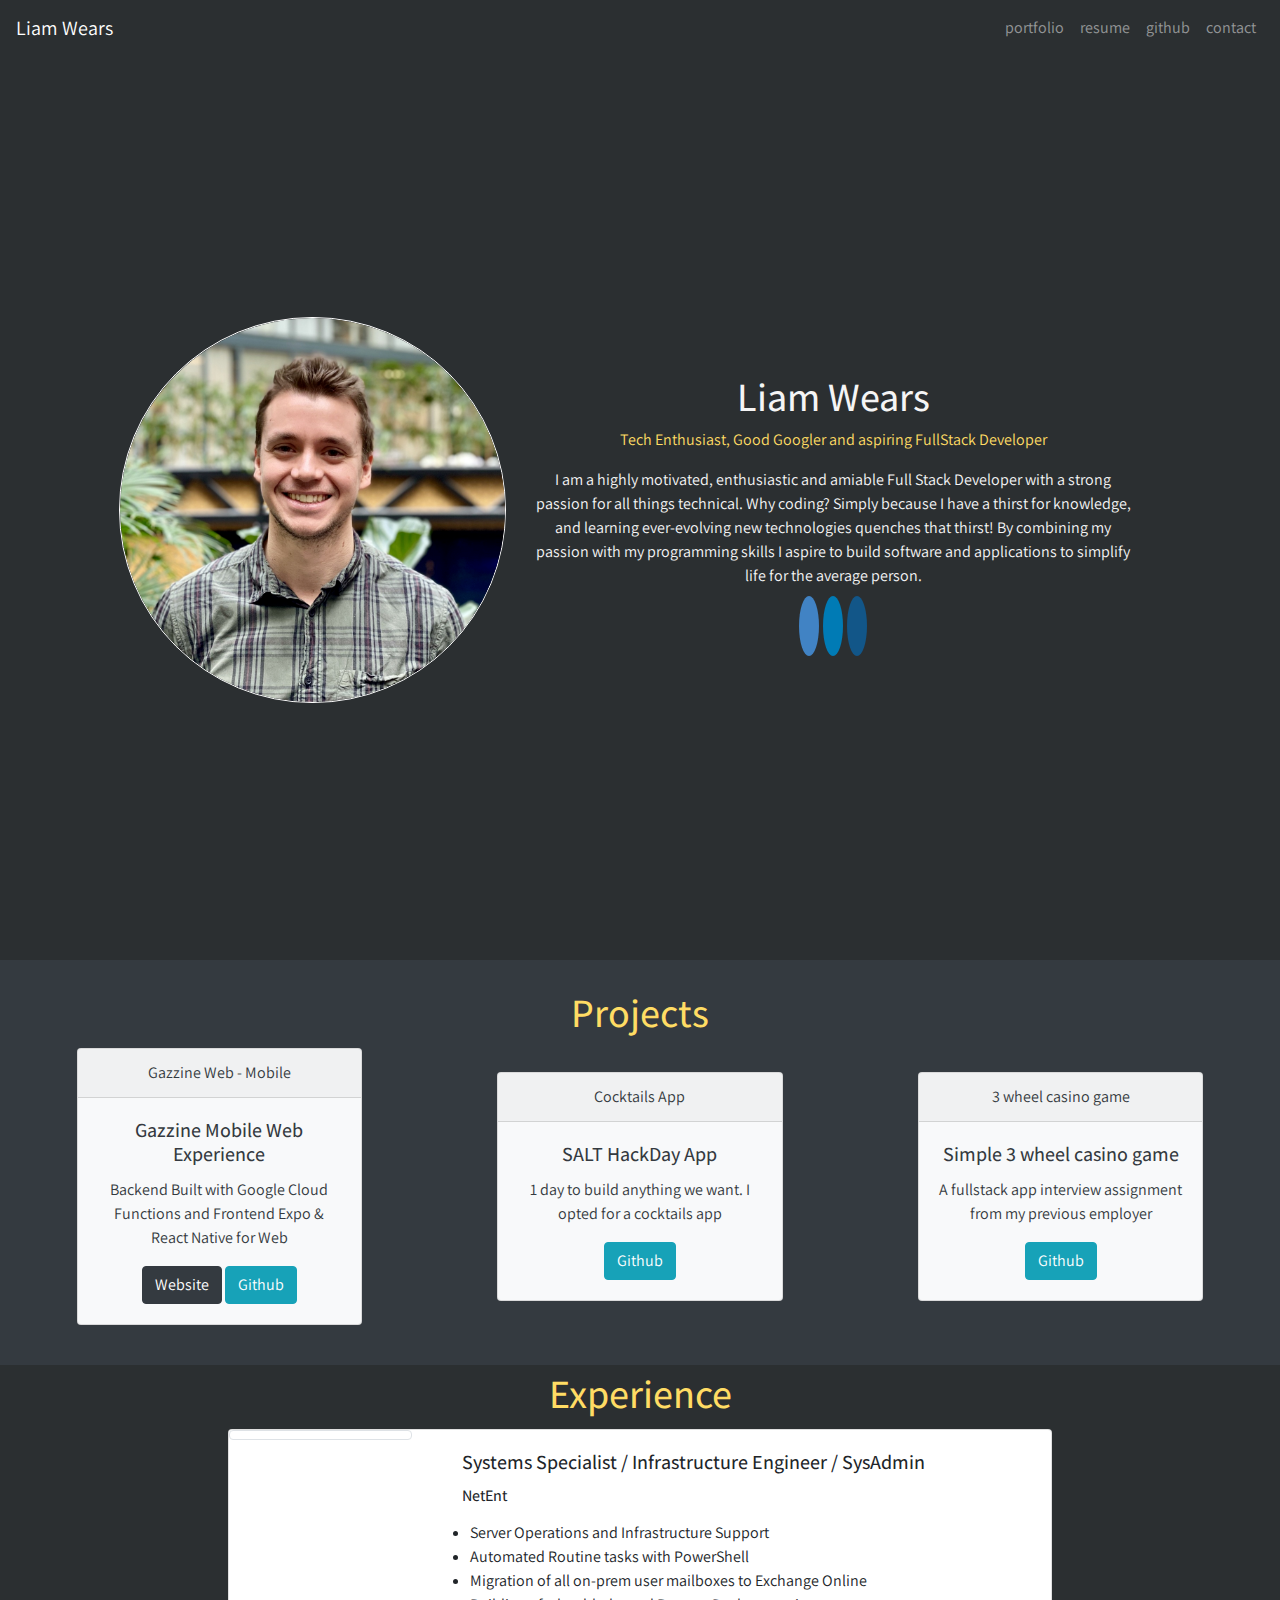
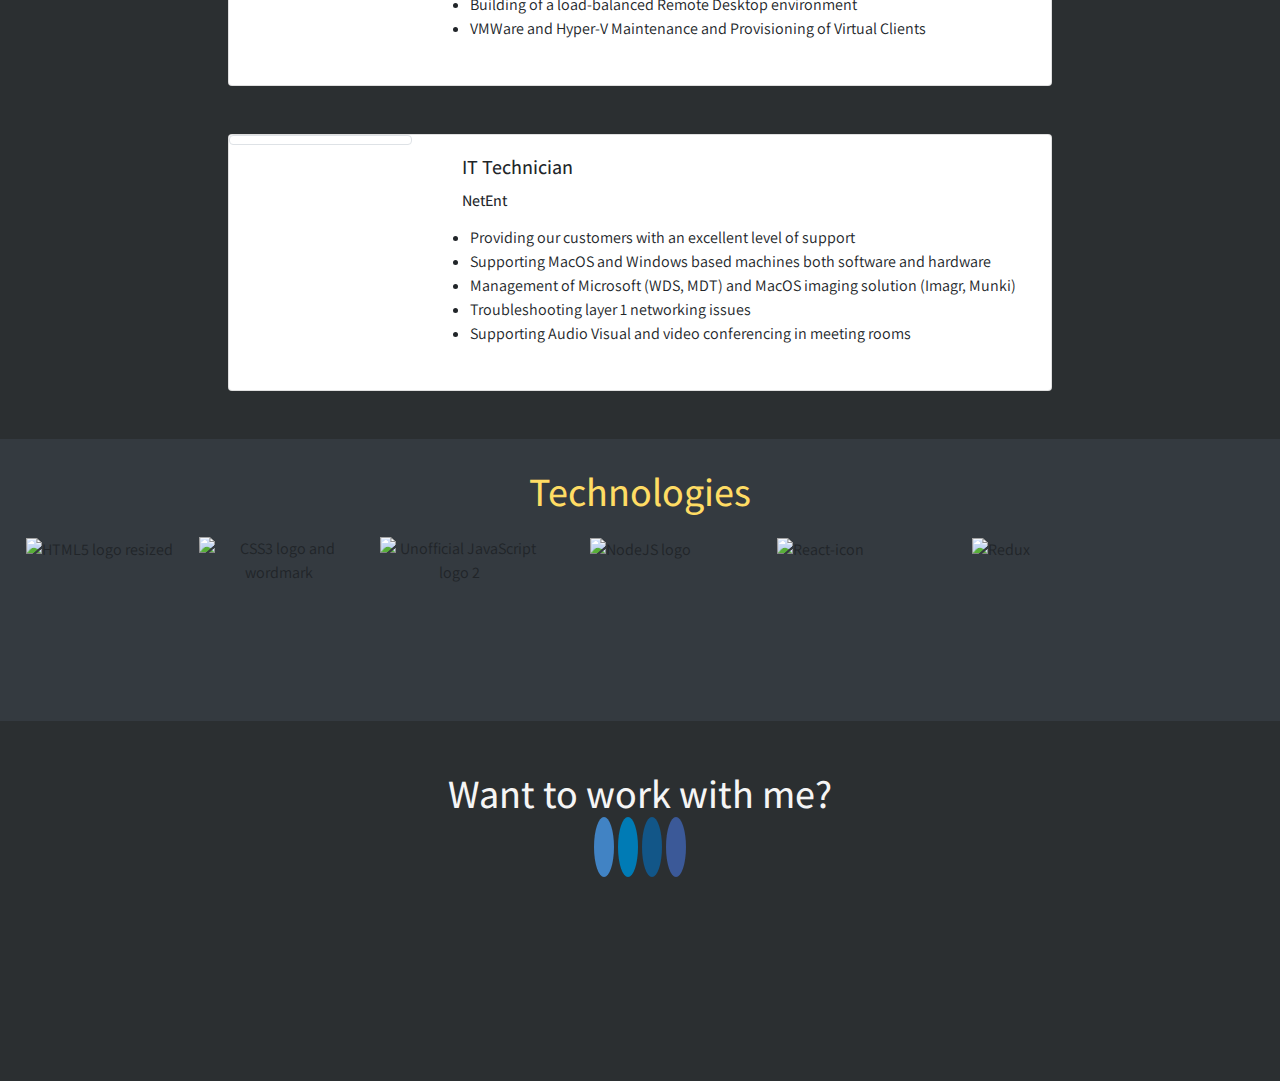
==== commit d611aa65: "updated logos" ====
--- a/index.html
+++ b/index.html
@@ -1,165 +1,292 @@
 <!DOCTYPE html>
 <html lang="en">
   <head>
-      <title>Liam Wears: Portfolio</title>
-      <meta charset="utf-8">
-      <meta name="viewport" content="width=device-width, initial-scale=1">
-      <link rel="stylesheet" href="https://use.fontawesome.com/releases/v5.6.3/css/all.css" integrity="sha384-UHRtZLI+pbxtHCWp1t77Bi1L4ZtiqrqD80Kn4Z8NTSRyMA2Fd33n5dQ8lWUE00s/" crossorigin="anonymous">
-      <link href="https://fonts.googleapis.com/css?family=Assistant:400,700&display=swap" rel="stylesheet">
-      <link rel="stylesheet" href="https://maxcdn.bootstrapcdn.com/bootstrap/4.4.1/css/bootstrap.min.css">
-      <link rel="stylesheet" type="text/css" href="styles.css">
+    <title>Liam Wears: Portfolio</title>
+    <meta charset="utf-8" />
+    <meta name="viewport" content="width=device-width, initial-scale=1" />
+    <link
+      rel="stylesheet"
+      href="https://maxcdn.bootstrapcdn.com/bootstrap/4.4.1/css/bootstrap.min.css"
+    />
+    <link
+      rel="stylesheet"
+      href="https://use.fontawesome.com/releases/v5.6.3/css/all.css"
+      integrity="sha384-UHRtZLI+pbxtHCWp1t77Bi1L4ZtiqrqD80Kn4Z8NTSRyMA2Fd33n5dQ8lWUE00s/"
+      crossorigin="anonymous"
+    />
+    <link
+      href="https://fonts.googleapis.com/css?family=Assistant:400,700&display=swap"
+      rel="stylesheet"
+    />
+    <link rel="stylesheet" type="text/css" href="styles.css" />
   </head>
   <header>
     <nav class="navbar navbar-expand-md fixed-top navbar-dark color-nav">
-      <div class="d-flex flex-grow-1">
-        <a class="navbar-brand" href="#">Liam Wears</a>
-        <button class="navbar-toggler navbar-dark" type="button" data-toggle="collapse" data-target="#main-navigation">
-            <span class="navbar-toggler-icon"></span>
-        </button>
-      </div>
-      <div class="collapse navbar-collapse flex-grow-1 text-right" id="main-navigation">
-          <ul class ="navbar-nav ml-auto flex-nowrap">
-              <li class="nav-item">
-                  <a class ="nav-link" href="#p2">about me</a>
-              </li>
-              <li class="nav-item">
-                  <a class ="nav-link" href="#">portfolio</a>
-              </li>
-              <li class="nav-item">
-                  <a class ="nav-link" href="https://github.com/lwears/resume/raw/master/LiamWears_CV.pdf">resume</a>
-              </li>
-              <li class="nav-item">
-                  <a class ="nav-link" href="https://github.com/lwears">github</a>
-              </li>
-              <li class="nav-item">
-                  <a class ="nav-link" href="#">contact</a>
-              </li>
-          </ul>
+      <a class="navbar-brand" href="#">Liam Wears</a>
+      <button
+        class="navbar-toggler navbar-dark"
+        type="button"
+        data-toggle="collapse"
+        data-target="#main-navigation"
+      >
+        <span class="navbar-toggler-icon"></span>
+      </button>
+      <div class="collapse navbar-collapse flex-grow-1" id="main-navigation">
+        <ul class="navbar-nav ml-auto flex-nowrap text-center">
+          <li class="nav-item">
+            <a class="nav-link" href="#projects">portfolio</a>
+          </li>
+          <li class="nav-item">
+            <a class="nav-link" href="https://github.com/lwears/resume/raw/master/LiamWears_CV.pdf"
+              >resume</a
+            >
+          </li>
+          <li class="nav-item">
+            <a class="nav-link" href="https://github.com/lwears">github</a>
+          </li>
+          <li class="nav-item">
+            <a class="nav-link" href="mailto:liamwears@fastmail.com">contact</a>
+          </li>
+        </ul>
       </div>
     </nav>
   </header>
   <body>
     <main>
-      <div class="container-fluid">
-        <div class="row justify-content-center text-center align-items-center intro">
-          <div class="col-lg-4 col-sm">
-            <h1>Liam Wears</h1>
-            <p class="text-yellow">Tech Enthusiast, Good Googler and aspiring FullStack Developer</p>
-            <p>I am a highly motivated, enthusiastic and amiable Full Stack Developer with a strong passion for all things technical. Why coding? Simply because I have a thirst for knowledge, and learning ever-evolving new technologies quenches that thirst! By combining my passion with my programming skills I aspire to build software and applications to simplify life for the average person.
-            </p>
-            <div class="grid-item btnList">
-              <a href="https://github.com/lwears" class="fab fa-github-alt fa-2x"></a>
-              <a href="https://www.linkedin.com/in/liam-wears" class="fab fa-linkedin fa-2x"></a>
-              <a href="https://github.com/lwears/resume/raw/master/LiamWears_CV.pdf" class="fab far fa-file-alt fa-2x"></a>
-          </div>
-          </div>
-          <div class="col-lg-4 col-sm">
-            <img class="img-fluid rounded-circle border border-white me" src="images/Liam.png" alt="Liam Wears">
-          </div>
+      <div
+        class="container-fluid d-flex row intro text-center justify-content-center align-items-center"
+      >
+        <div class="col-md-6 order-2">
+          <h1>Liam Wears</h1>
+          <p class="text-yellow">
+            Tech Enthusiast, Good Googler and aspiring FullStack Developer
+          </p>
+          <p>
+            I am a highly motivated, enthusiastic and amiable Full Stack Developer with a strong
+            passion for all things technical. Why coding? Simply because I have a thirst for
+            knowledge, and learning ever-evolving new technologies quenches that thirst! By
+            combining my passion with my programming skills I aspire to build software and
+            applications to simplify life for the average person.
+          </p>
+          <div class="grid-item btnList">
+            <a href="https://github.com/lwears" class="fab fa-github-alt fa-2x"></a>
+            <a href="https://www.linkedin.com/in/liam-wears" class="fab fa-linkedin fa-2x"></a>
+            <a
+              href="https://github.com/lwears/resume/raw/master/LiamWears_CV.pdf"
+              class="fab far fa-file-alt fa-2x"
+            ></a>
+          </div>
+        </div>
+        <div class="col-md-4 order-1">
+          <img
+            class="img-fluid rounded-circle border border-white me"
+            src="images/Liam.png"
+            alt="Liam Wears"
+          />
         </div>
       </div>
 
-      <div class="container-fluid bg-dark">
+      <div class="container-fluid bg-dark p-4" id="projects">
+        <h1 class="text-center text-yellow p-1">Projects</h1>
         <div class="row justify-content-around text-center align-items-center projects">
-          <div class="col-lg-3 col-sm">
+          <div class="col-lg-3 col-sm-6">
             <div class="card text-dark bg-light mb-3">
               <div class="card-header">
                 Gazzine Web - Mobile
               </div>
               <div class="card-body">
                 <h5 class="card-title">Gazzine Mobile Web Experience</h5>
-                <p class="card-text">Backend Built with Google Cloud Functions and Frontend Expo & React Native for Web</p>
-                <a href="https://5e8c4b81abcfa657e9180366--salt-project-obi.netlify.com/" class="btn btn-dark">Website</a>
+                <p class="card-text">
+                  Backend Built with Google Cloud Functions and Frontend Expo & React Native for Web
+                </p>
+                <a
+                  href="https://5e8c4b81abcfa657e9180366--salt-project-obi.netlify.com/"
+                  class="btn btn-dark"
+                  >Website</a
+                >
                 <a href="https://github.com/Zepheo/gazzine-web" class="btn btn-info">Github</a>
               </div>
             </div>
           </div>
-          <div class="col-lg-3 col-sm">
+          <div class="col-lg-3 col-sm-6">
             <div class="card text-dark bg-light mb-3">
               <div class="card-header">
                 Cocktails App
               </div>
               <div class="card-body">
                 <h5 class="card-title">SALT HackDay App</h5>
-                <p class="card-text">1 day to build anything we want. I opted for a cocktails app</p>
+                <p class="card-text">
+                  1 day to build anything we want. I opted for a cocktails app
+                </p>
                 <a href="https://github.com/lwears/hackDayApp" class="btn btn-info">Github</a>
               </div>
             </div>
           </div>
-          <div class="col-lg-3 col-sm">
+          <div class="col-lg-3 col-sm-6">
             <div class="card text-dark bg-light mb-3">
               <div class="card-header">
                 3 wheel casino game
               </div>
               <div class="card-body">
                 <h5 class="card-title">Simple 3 wheel casino game</h5>
-                <p class="card-text">A fullstack app interview assignment from my previous employer</p>
-                <a href="https://github.com/lwears/3-wheel-casino-game" class="btn btn-info">Github</a>
-              </div>
-            </div>
-          </div>
-        </div>
-      </div>
-        <div class="container-fluid">
-          <div class="row justify-content-center align-items-center experience">
-            <div class="col-xs-12 col-sm-8">
-              <div class="card">
-                <div class="row">
-                  <div class="col-sm-9">
-                    <div class="card-body">
-                      <h5 class="card-title">Systems Specialist / Infrastructure Engineer / SysAdmin - NetEnt</h5>
-                      <p class="card-text">
-                        * Server Operations and Infrastructure Support.<br> 
-                        * Automated Routine tasks with PowerShell.<br>
-                        * Migration of all on-prem user mailboxes to Exchange Online.<br>
-                        * Building of a load-balanced Remote Desktop environment. <br>
-                        * VMWare and Hyper-V Maintenance and Provisioning of Virtual Clients
-                      </p>
+                <p class="card-text">
+                  A fullstack app interview assignment from my previous employer
+                </p>
+                <a href="https://github.com/lwears/3-wheel-casino-game" class="btn btn-info"
+                  >Github</a
+                >
+              </div>
+            </div>
+          </div>
+        </div>
+      </div>
+      <div class="container-fluid">
+        <h1 class="text-center text-yellow p-1">Experience</h1>
+        <div class="row justify-content-center align-items-center experience">
+          <div class="col-lg-8 col-sm-12">
+            <div class="card">
+              <div class="row">
+                <div class="col-sm-3 text-center d-none d-sm-block">
+                  <img
+                    class="d-block img-fluid img-thumbnail"
+                    src="https://www.netent.com/en/wp-content/uploads/sites/2/2018/05/netent-logo-green.png"
+                    alt=""
+                  />
+                </div>
+                <div class="col-sm-9">
+                  <div class="card-body">
+                    <h5 class="card-title">
+                      Systems Specialist / Infrastructure Engineer / SysAdmin
+                    </h5>
+                    <h6>NetEnt</h6>
+                    <div class="card-text p-2">
+                      <ul>
+                        <li>Server Operations and Infrastructure Support</li>
+                        <li>Automated Routine tasks with PowerShell</li>
+                        <li>Migration of all on-prem user mailboxes to Exchange Online</li>
+                        <li>Building of a load-balanced Remote Desktop environment</li>
+                        <li>VMWare and Hyper-V Maintenance and Provisioning of Virtual Clients</li>
+                      </ul>
                     </div>
                   </div>
-                  <div class="col-sm-3">
-                    <img class="d-block w-100 img-fluid img-thumbnail" src="https://www.netent.com/en/wp-content/uploads/sites/2/2018/05/netent-logo-green.png" alt="">
+                </div>
+              </div>
+            </div>
+          </div>
+          <div class="col-lg-8 col-sm-12">
+            <div class="card mt-5 mb-5">
+              <div class="row">
+                <div class="col-sm-3 text-center d-none d-sm-block">
+                  <img
+                    class="d-block img-fluid img-thumbnail"
+                    src="https://www.netent.com/en/wp-content/uploads/sites/2/2018/05/netent-logo-green.png"
+                    alt=""
+                  />
+                </div>
+                <div class="col-sm-9">
+                  <div class="card-body">
+                    <h5 class="card-title">IT Technician</h5>
+                    <h6>NetEnt</h6>
+
+                    <div class="card-text p-2">
+                      <ul>
+                        <li>Providing our customers with an excellent level of support</li>
+                        <li>
+                          Supporting MacOS and Windows based machines both software and hardware
+                        </li>
+                        <li>
+                          Management of Microsoft (WDS, MDT) and MacOS imaging solution (Imagr,
+                          Munki)
+                        </li>
+                        <li>Troubleshooting layer 1 networking issues</li>
+                        <li>Supporting Audio Visual and video conferencing in meeting rooms</li>
+                      </ul>
+                    </div>
                   </div>
                 </div>
               </div>
-          </div>
-        </div>
-        </div>
-        <div class="container-fluid bg-dark">
-          <div class="d-flex row justify-content-center align-items-center">
-            <ul class="d-flex flex-wrap justify-content-around align-items-center skills list-inline">
-              <li class="svgs list-inline-item">
-                <img class="img-fluid" alt="HTML5 logo resized" src="https://upload.wikimedia.org/wikipedia/commons/thumb/8/80/HTML5_logo_resized.svg/256px-HTML5_logo_resized.svg.png"></a>
-              <li class="svgs list-inline-item">
-                <img class="img-fluid" alt="CSS3 logo and wordmark" src="https://upload.wikimedia.org/wikipedia/commons/thumb/d/d5/CSS3_logo_and_wordmark.svg/256px-CSS3_logo_and_wordmark.svg.png">
-              </li>
-              <li class="svgs list-inline-item">
-                <img class="img-fluid" alt="Unofficial JavaScript logo 2" src="https://upload.wikimedia.org/wikipedia/commons/thumb/9/99/Unofficial_JavaScript_logo_2.svg/512px-Unofficial_JavaScript_logo_2.svg.png">
-              </li>
-              <li class="svgs list-inline-item">
-                <img class="img-fluid" src="https://pluspng.com/img-png/nodejs-logo-png-node-js-on-dark-background-1843.png" alt="" srcset="">
-              </li>
-              <li class="svgs list-inline-item">
-                <img class="img-fluid" alt="Git icon" src="https://cdn3.iconfinder.com/data/icons/social-media-2169/24/social_media_social_media_logo_git-512.png">
-              </li>
-              <li class="svgs list-inline-item">
-                <img class="img-fluid" alt="React-icon" src="https://cdn4.iconfinder.com/data/icons/logos-3/600/React.js_logo-512.png">
-            </li>
-              <li class="svgs list-inline-item">
-                <img class="img-fluid" alt="Redux" src="https://upload.wikimedia.org/wikipedia/commons/4/49/Redux.png">
-              </li>
-              <li class="svgs list-inline-item">
-                <img class="img-fluid" alt="Bootstrap logo" src="https://upload.wikimedia.org/wikipedia/commons/thumb/b/b2/Bootstrap_logo.svg/512px-Bootstrap_logo.svg.png">
-              </li>
-              <li class="svgs list-inline-item">
-                <img class="img-fluid" src="https://seeklogo.com/images/G/google-cloud-functions-logo-AECD57BFA2-seeklogo.com.png" alt="" srcset="">
-              </li>
-              <li></li>
-            </ul>
-          </div>
-        </div>
+            </div>
+          </div>
+        </div>
+      </div>
+      <div class="container-fluid bg-dark p-4">
+        <h1 class="text-center text-yellow p-1">Technologies</h1>
+        <div
+          class="d-flex row flex-wrap text-center h-100 align-items-center justify-content-center"
+        >
+          <div class="icons">
+            <img
+              class="img-fluid img-max"
+              alt="HTML5 logo resized"
+              src="https://upload.wikimedia.org/wikipedia/commons/thumb/8/80/HTML5_logo_resized.svg/256px-HTML5_logo_resized.svg.png"
+            />
+          </div>
+          <div class="icons">
+            <img
+              class="img-fluid img-max"
+              alt="CSS3 logo and wordmark"
+              src="https://upload.wikimedia.org/wikipedia/commons/thumb/d/d5/CSS3_logo_and_wordmark.svg/256px-CSS3_logo_and_wordmark.svg.png"
+            />
+          </div>
+          <div class="icons">
+            <img
+              class="img-fluid img-max"
+              alt="Unofficial JavaScript logo 2"
+              src="https://upload.wikimedia.org/wikipedia/commons/thumb/d/d4/Javascript-shield.svg/256px-Javascript-shield.svg.png"
+            />
+          </div>
+          <div class="icons">
+            <img
+              class="img-fluid img-max"
+              src="https://pluspng.com/img-png/nodejs-logo-png-node-js-on-dark-background-1843.png"
+              alt="NodeJS logo"
+            />
+          </div>
+          <div class="icons">
+            <img
+              class="img-fluid img-max"
+              alt="React-icon"
+              src="https://cdn4.iconfinder.com/data/icons/logos-3/600/React.js_logo-512.png"
+            />
+          </div>
+          <div class="icons">
+            <img
+              class="img-fluid img-max"
+              alt="Redux"
+              src="https://raw.githubusercontent.com/reduxjs/redux/master/logo/logo.png"
+            />
+          </div>
+          <div class="icons">
+            <img
+              class="img-fluid img-max"
+              src="https://seeklogo.com/images/G/google-cloud-functions-logo-AECD57BFA2-seeklogo.com.png"
+              alt=""
+            />
+          </div>
+        </div>
+      </div>
     </main>
+    <footer class="container-fluid text-center p-5">
+      <h1 class="">Want to work with me?</h1>
+      <div class="container">
+        <a href="https://github.com/lwears" class="fab fa-github fa-3x social"></a>
+        <a href="https://www.linkedin.com/in/liam-wears" class="fab fa-linkedin fa-3x social"></a>
+        <a
+          href="https://github.com/lwears/resume/raw/master/LiamWears_CV.pdf"
+          class="fab far fa-file-alt fa-2x social"
+        ></a>
+        <a href="mailto:liamwears@fastmail.com" class="fab fas fa-envelope fa-3x social"></a>
+      </div>
+    </footer>
+    <script
+      src="https://code.jquery.com/jquery-3.3.1.slim.min.js"
+      integrity="sha384-q8i/X+965DzO0rT7abK41JStQIAqVgRVzpbzo5smXKp4YfRvH+8abtTE1Pi6jizo"
+      crossorigin="anonymous"
+    ></script>
+    <script
+      src="https://stackpath.bootstrapcdn.com/bootstrap/4.1.3/js/bootstrap.min.js"
+      integrity="sha384-ChfqqxuZUCnJSK3+MXmPNIyE6ZbWh2IMqE241rYiqJxyMiZ6OW/JmZQ5stwEULTy"
+      crossorigin="anonymous"
+    ></script>
   </body>
 </html>
-
-
--- a/styles.css
+++ b/styles.css
@@ -1,66 +1,91 @@
 * {
-	box-sizing: border-box;
-	margin: 0;
-	padding: 0;
-  }
+  box-sizing: border-box;
+  margin: 0;
+  padding: 0;
+}
 
 body {
-    font-family: 'Assistant', sans-serif;
-    padding-top: 60px;
-    background-color: #2b2f31;
+  font-family: 'Assistant', sans-serif;
+  padding-top: 60px;
+  background-color: #2b2f31;
 }
 
 .navbar-dark .navbar-nav .nav-link:hover {
-    color: #ffdc64;
+  color: #ffdc64;
 }
 
 .color-nav {
-    background-color: #2b2f31;
+  background-color: #2b2f31;
 }
 
 .intro {
-    height: 100vh;
-    color: whitesmoke;
-}
-
-.projects {
-	/* background-color: whitesmoke; */
-	/* height: 400px; */
-}
-
-.experience {
-	/* height: 400px; */
+  height: 100vh;
+  color: whitesmoke;
 }
 
 .text-yellow {
-    color: #ffdc64;
+  color: #ffdc64;
 }
 
 .fab {
-	color: whitesmoke;
-    padding: 8px;
+  color: whitesmoke;
+  padding: 10px;
+  font-size: 30px;
+  width: 50px;
+  text-align: center;
+  text-decoration: none;
+  margin: 5px 2px;
+  border-radius: 50%;
 }
 
-.fa-github-alt:hover {
-	color: #ffdc64;
+.fa-linkedin {
+  background: #007bb5;
+  color: white;
 }
 
-.fa-twitter-square {
-	color: #ffffff;
+.fa-github {
+  background: #4183c4;
+  color: white;
 }
 
-.fa-linkedin:hover {
-	color: #0077b5;
+.fa-github-alt {
+  background: #4183c4;
+  color: white;
 }
 
-.fa-codepen {
-	color: #ffffff;
+.fa-envelope {
+  background: #3b5998;
+  color: white;
 }
 
-.svgs {
-	width: 15%;
+.fa-file-alt {
+  background-color: #125688;
+  color: white;
 }
 
 .me {
-	width: 75%;
-}+  max-width: 100%;
+}
+
+.icons {
+  flex: 1 0 9%;
+  margin: 10px;
+  height: 150px;
+}
+
+.img-max {
+  max-width: 100%;
+  max-height: 100%;
+}
+
+footer {
+  height: 40vh;
+  margin: auto;
+  color: whitesmoke;
+}
+
+@media only screen and (max-width: 768px) {
+  .me {
+    max-width: 70%;
+  }
+}
